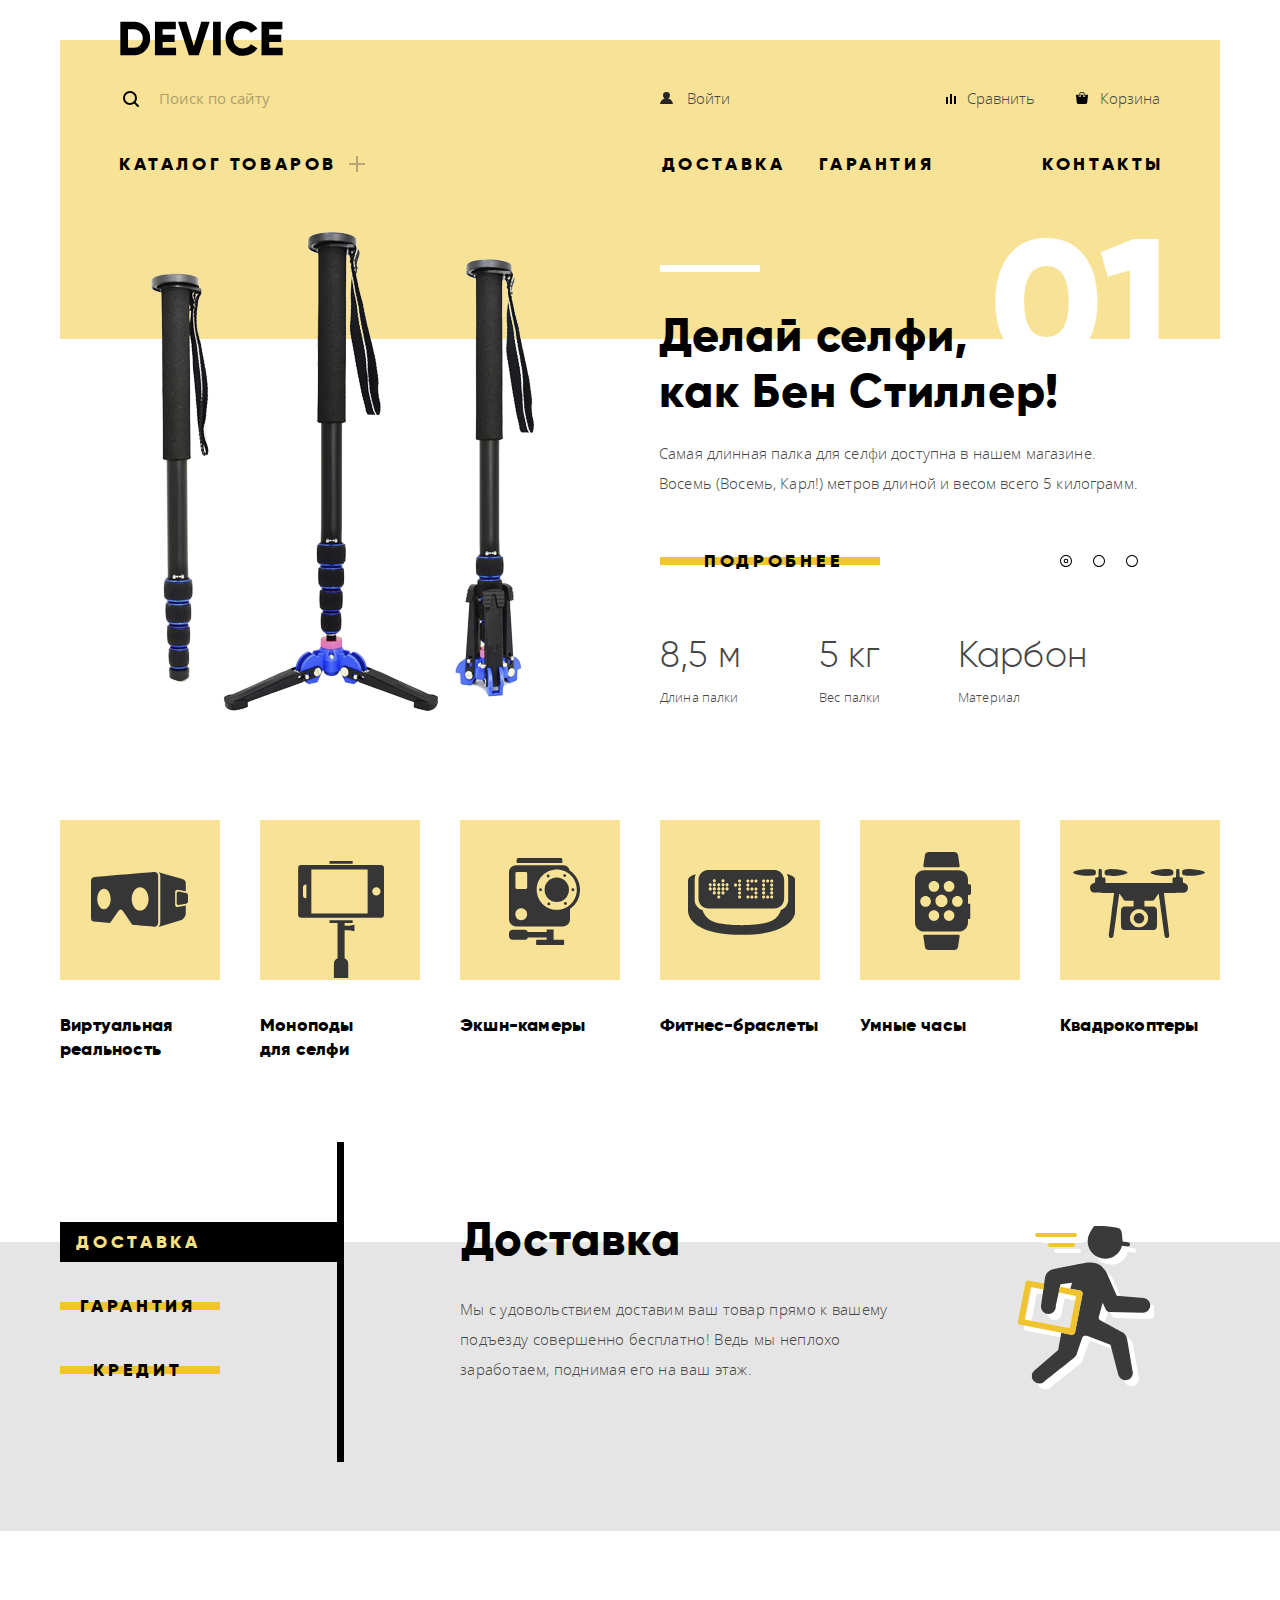
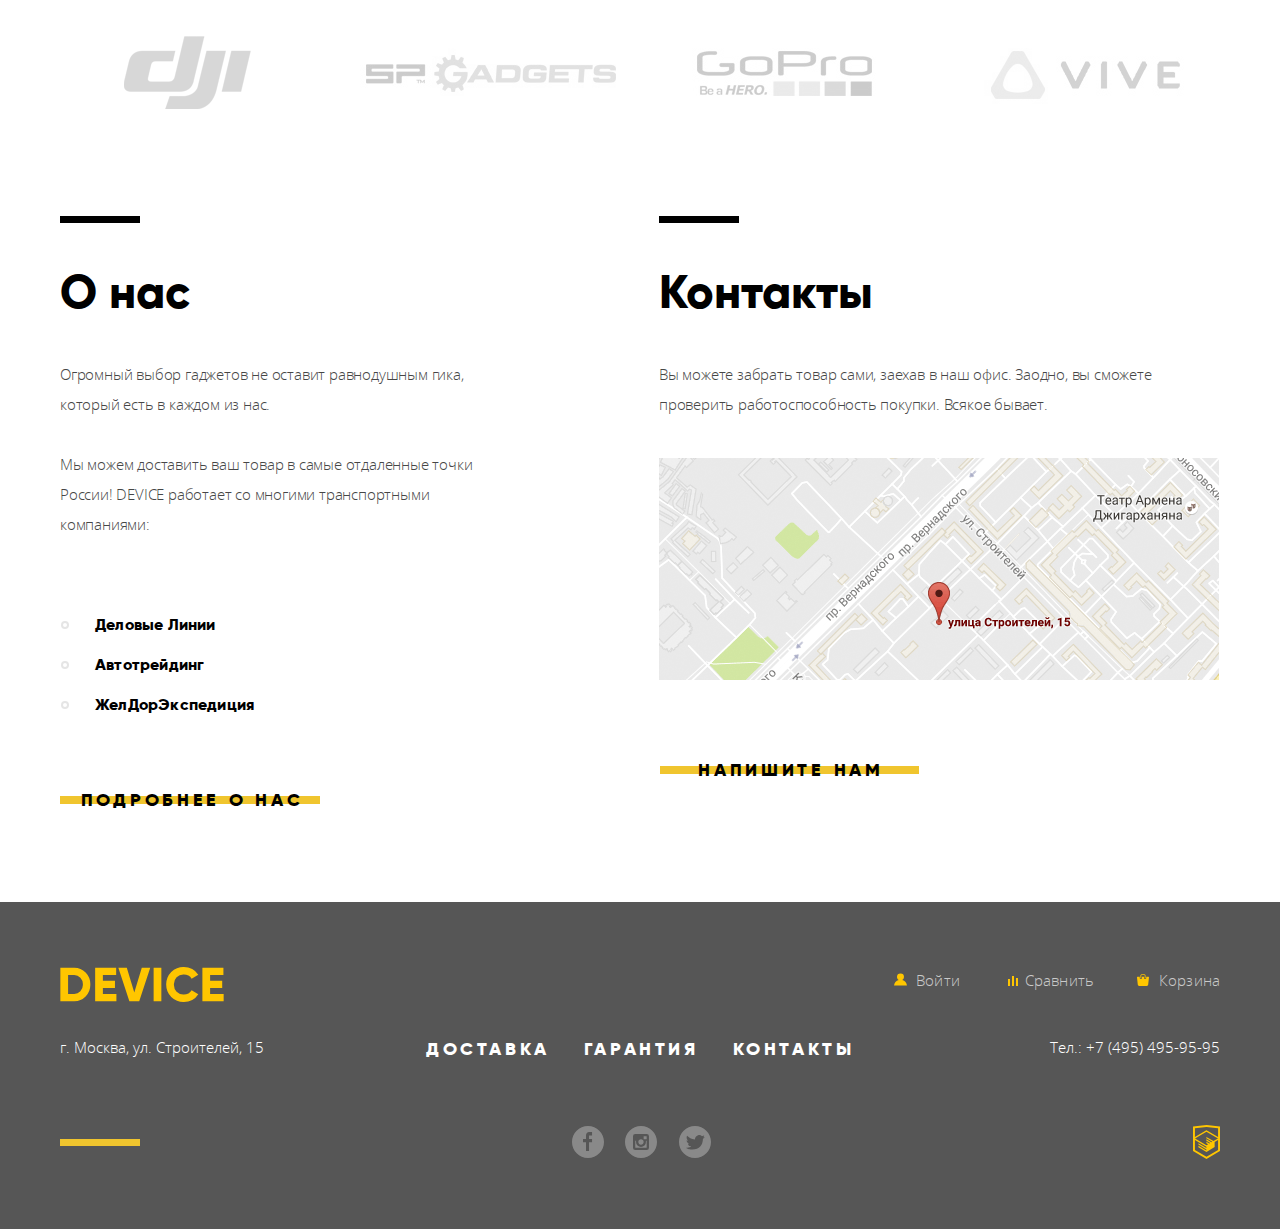
==== index.html @ 8bf6002f "Внес правки" ====
<!DOCTYPE html>
<html lang="ru">
  <head>
    <meta charset="utf-8">
    <title>HTML Academy: Девайс</title>
    <link rel="stylesheet" href="css/normalize.css">
    <link rel="stylesheet" href="css/style.css">
  </head>
  <body>
    <header class="wrapper">
      <div class="container">
        <div class="main-header-wrapper">
          <a class="logo">
            <img src="img/logo.svg" width="163" height="35" alt="Логотип магазина Device">
          </a>
          <div class="search-user-wrapper">
            <form class="search" action="https://echo.htmlacademy.ru" method="get" >
              <label class="visually-hidden" for="header-search" >Поиск</label>
              <input class="search-form" type="search" name="search-form" placeholder="Поиск по сайту" id="header-search">
              <button class="search-button" type="submit">Найти</button>
            </form>
            <ul class="user-block list">
              <li class="login-logout">
                <a href="">Войти</a>
              </li>
              <li class="user-compare">
                <a href="">Сравнить</a>
              </li>
              <li class="cart">
                <a href="">Корзина</a>
              </li>
            </ul>
          </div>
          <nav class="main-navigation">
            <ul class="header-navigation list">
              <li class="header-catalog">
                <a href="catalog.html">Каталог товаров</a>
                <ul class="add-navigation list">
                  <li>
                    <a href="">Виртуальная реальность</a>
                  </li>
                  <li>
                    <a href="">Фитнес-браслеты</a>
                  </li>
                  <li>
                    <a href="">Квадрокоптеры</a>
                  </li>
                  <li>
                    <a href="">Моноподы для селфи</a>
                  </li>
                  <li>
                    <a href="">Умные часы</a>
                  </li>
                  <li>
                    <a href="">Экшн-камеры</a>
                  </li>
                </ul>
              </li>
              <li>
                <a href="">Доставка</a>
              </li>
              <li>
                <a href="">Гарантия</a>
              </li>
              <li>
                <a href="">Контакты</a>
              </li>
            </ul>
          </nav>
        </div>
      </div>
    </header>
    <main class="main-wrapper">
      <h1 class="visually-hidden">Магазин Device</h1>
      <section class="wrapper">
        <div class="slider container">
          <h2 class="visually-hidden">Популярное</h2>
          <ul class="slider-list list">
            <li class="slide-1 slides">
              <img src="img/slider-1.png" width="384" height="486" alt="Фото селфи палки">
              <div class="slider-content">
                <p class="slider-title">
                  Делай селфи,<br>
                  как Бен Стиллер!
                </p>
                <p class="slider-text">
                  Самая длинная палка для селфи доступна в нашем магазине.
                  Восемь (Восемь, Карл!) метров длиной и весом всего 5 килограмм.
                </p>
                <a class="slider-button button" href="">Подробнее</a>
                <table class="slider-table">
                  <tr>
                    <td>8,5 м</td>
                    <td class="table-middle">5 кг</td>
                    <td>Карбон</td>
                  </tr>
                  <tr class="table-bottom">
                    <td>Длина палки</td>
                    <td>Вес палки</td>
                    <td>Материал</td>
                  </tr>
                </table>
              </div>
            </li>
            <li class="slide-2 slides slide-hidden">
              <img src="img/slider-2.png" width="345" height="485" alt="Фото селфи палки">
              <div class="slider-content">
                <p class="slider-title">
                    Худеем<br>
                    правильно!
                </p>
                <p class="slider-text">
                  Мотивирующие фитнес-браслеты помогут найти в себе силы
                  не пропускать занятия и соблюдать диету.
                </p>
                <a class="slider-button button" href="">Подробнее</a>
                <table class="slider-table">
                  <tr>
                    <td>48 часов</td>
                  </tr>
                  <tr class="table-bottom">
                    <td>Без подзарядки</td>
                  </tr>
                </table>
              </div>
            </li>
            <li class="slide-3 slides slide-hidden">
              <img src="img/slider-3.png" width="526" height="334" alt="Квадрокоптер">
              <div class="slider-content">
                <p class="slider-title">
                  Порхает как бабочка,<br>
                  жалит как пчела!
                </p>
                <p class="slider-text">
                  Этот обычный, на первый взгляд, квадрокоптер оснащен
                  мощным лазером, замаскированным под стандартную камеру.
                </p>
                <a class="slider-button button" href="">Подробнее</a>
                <table class="slider-table">
                  <tr>
                    <td>800 м</td>
                    <td>50 м</td>
                  </tr>
                  <tr class="table-bottom">
                    <td>Дальность полета</td >
                    <td>Радиус поражения</td>
                  </tr>
                </table>
              </div>
            </li>
          </ul>
          <div class="slider-radio">
              <input class="radio-1 visually-hidden" type="radio" name="slider" value="slider-1" id="btn-1" checked>
              <input class="radio-2 visually-hidden" type="radio" name="slider" value="slider-2" id="btn-2">
              <input class="radio-3 visually-hidden" type="radio" name="slider" value="slider-3" id="btn-3">
              <div class="slider-controls">
                <label for="btn-1"></label>
                <label for="btn-2"></label>
                <label for="btn-3"></label>
              </div>
          </div>
        </div>
       </section>
      <section class="wrapper">
        <div class="container">
          <h2 class="visually-hidden">Каталог</h2>
          <ul class="directory-list list">
            <li>
              <a class="virtual-reality popular" href="">Виртуальная реальность</a>
            </li>
            <li class="directory-small">
              <a class="selfi-monopods popular" href="">
                <span class="directory-text">Моноподы для селфи</span></a>
            </li>
            <li>
              <a class="action-cameras popular" href="">Экшн-камеры</a>
            </li>
            <li>
              <a class="fitness-bracelets popular" href="">Фитнес-браслеты</a>
            </li>
            <li>
              <a class="smartwatch popular" href="">Умные часы</a>
            </li>
            <li>
               <a class="quadcopter popular" href="">Квадрокоптеры</a>
            </li>
          </ul>
        </div>
      </section>
      <div class="service-wpapper wrapper">
        <div class="container">
          <section class="service">
            <h2 class="visually-hidden">Услуги</h2>
            <ul class="service-buttons list">
              <li>
                <button class="button checked" type="button">Доставка</button>
              </li>
              <li>
                <button class="button" type="button">Гарантия</button>
              </li>
              <li>
                <button class="button" type="button">Кредит</button>
              </li>
            </ul>
            <ul class="service-popup list">
              <li class="service-delivery checked">
                <div class="service-content">
                  <h3>Доставка</h3>
                  <p >Мы с удовольствием доставим ваш товар прямо к вашему подъезду совершенно бесплатно! Ведь мы неплохо заработаем, поднимая его на ваш этаж.</p>
                </div>
                <img src="img/delivery.svg" width="136" height="164" alt="Доставка">
              </li>
              <li class="service-warranty">
                <div class="service-content">
                  <h3>Гарантия</h3>
                  <p>Если из-за возгорания купленного у нас товара у вас сгорит дом — не переживайте, мы выдадим вам новый.</p>
                  <p>Товар, не дом, конечно же.</p>
                </div>
                <img src="img/warranty.svg" width="171" height="194" alt="Гарантия">
              </li>
              <li class="service-credit">
                <div class="service-content">
                  <h3>Кредит</h3>
                  <p>Залезть в долговую яму стало проще! Кредитные консультанты подберут для вас наиболее выгодные условия кредита. Выгодные для нашего банка, разумеется.</p>
                </div>
                <img src="img/credit.svg" width="156" height="186" alt="Кредит">
              </li>
            </ul>
          </section>
        </div>
      </div>
      <section class="wrapper">
        <div class="partners container">
          <h2 class="visually-hidden">Наши пaртнеры</h2>
          <ul class="partners-list list">
            <li>
              <a class="logo-1" href="">
                <img src="img/logo-1-grey.png" width="260" height="100" alt="DJI">
              </a>
            </li>
            <li>
              <a class="logo-2" href="">
                <img src="img/logo-2-grey.png" width="260" height="100" alt="SP Gadgets">
              </a>
            </li>
            <li>
              <a class="logo-3" href="">
                <img src="img/logo-3-grey.png" width="260" height="100" alt="GoPro">
              </a>
            </li>
            <li>
              <a class="logo-4" href="">
                <img src="img/logo-4-grey.png" width="260" height="100" alt="Vive">
              </a>
            </li>
          </ul>
        </div>
      </section>
      <div class="wrapper">
        <div class="container">
          <div class="about-contacts-wrapper">
            <section class="about-us">
              <h2>О нас</h2>
              <p>Огромный выбор гаджетов не оставит равнодушным гика, который есть в каждом из нас.</p>
              <p>Мы можем доставить ваш товар в самые отдаленные точки России! DEVICE работает со многими транспортными компаниями:</p>
              <ul class="about-us-list list">
                <li>Деловые Линии</li>
                <li>Автотрейдинг</li>
                <li>ЖелДорЭкспедиция</li>
              </ul>
              <a class="button" href="">Подробнее о нас</a>
            </section>
            <section class="contacts">
              <h2>Контакты</h2>
              <p>Вы можете забрать товар сами, заехав в наш офис. Заодно, вы сможете проверить работоспособность покупки. Всякое бывает.</p>
              <a class="contacts-map" href="">
                <img src="img/map.png" width="560" height="222" alt="Офис компании по адресу ул. Строителей 15, г. Москва">
              </a>
              <a class="button" href="">Напишите нам</a>
            </section>
          </div>
        </div>
      </div>
    </main>
    <footer class="footer">
      <div class="footer-wrapper">
        <div class="footer-top">
          <a class="logo" href="" aria-label="Логотип магазина Device">
            <svg xmlns="http://www.w3.org/2000/svg" width="164" height="35" viewBox="0 0 164 35">
              <path d="m0.35 0.7v33.6h13.532a15.723 15.723 0 0 0 11.72-4.824 16.464 16.464 0 0 0 4.712-11.976 16.465 16.465 0 0 0-4.712-11.976 15.723 15.723 0 0 0-11.72-4.824zm7.733 26.208v-18.819h5.8a8.648 8.648 0 0 1 6.5 2.568 9.412 9.412 0 0 1 2.489 6.84 9.41 9.41 0 0 1-2.489 6.84 8.646 8.646 0 0 1-6.5 2.568h-5.8zm34.8-5.952h12.082v-7.3h-12.086v-5.567h13.291v-7.389h-21.024v33.6h21.265v-7.392h-13.532v-5.952zm36.343 13.344 11.019-33.6h-8.458l-7.491 24.72-7.491-24.72h-8.457l11.019 33.6zm14.4 0h7.733v-33.6h-7.733zm38.615-1.416a15.514 15.514 0 0 0 6.041-5.688l-6.67-3.84a7.488 7.488 0 0 1-3.165 3.024 9.874 9.874 0 0 1-4.664 1.1 9.594 9.594 0 0 1-7.177-2.736 9.907 9.907 0 0 1-2.682-7.248 9.908 9.908 0 0 1 2.682-7.248 9.594 9.594 0 0 1 7.177-2.736 9.914 9.914 0 0 1 4.64 1.08 7.6 7.6 0 0 1 3.189 3.048l6.67-3.84a15.881 15.881 0 0 0-6.09-5.688 17.419 17.419 0 0 0-8.409-2.088 17.12 17.12 0 0 0-17.592 17.472 17.12 17.12 0 0 0 17.589 17.476 17.519 17.519 0 0 0 8.458-2.088zm17.881-11.928h12.082v-7.3h-12.085v-5.567h13.29v-7.389h-21.022v33.6h21.264v-7.392h-13.532v-5.952z"/>
            </svg>
          </a>
          <ul class="footer-user-block list">
            <li class="login-logout">
              <a class="user-link" href="">
                <svg xmlns="http://www.w3.org/2000/svg" width="13" height="13" viewBox="0 0 13 12"><path d="M.032 12h12.937c-.163-2.643-2.074-4.837-4.671-5.543a3.47 3.47 0 0 0 1.687-2.972 3.485 3.485 0 0 0-6.97 0c0 1.264.68 2.361 1.688 2.972C2.106 7.163.194 9.357.032 12z"/>
                </svg>
                Войти
              </a>
            </li>
            <li class="footer-compare">
              <a class="user-link" href="">
                <svg xmlns="http://www.w3.org/2000/svg" width="12" height="12"><path d="M8 2h1.984v8H8zM0 3h1.984v7H0zM4 0h2v10H4z"/>
                </svg>
                Сравнить
              </a>
            </li>
            <li class="footer-cart">
              <a class="user-link" href="">
                <svg xmlns="http://www.w3.org/2000/svg" width="12" height="12" viewBox="0 0 12 12"><path d="M11.864 3.017a.429.429 0 0 0-.327-.154H9.225V4.09c0 .563-.484 1.022-1.08 1.022-.594 0-1.078-.458-1.078-1.022V2.863H4.909V4.09c0 .563-.485 1.022-1.08 1.022-.595 0-1.078-.458-1.078-1.022V2.863H.438a.43.43 0 0 0-.327.154.472.472 0 0 0-.108.358l.776 7.134c.015.806.642 1.455 1.411 1.455h7.595c.77 0 1.396-.649 1.411-1.455l.776-7.134a.476.476 0 0 0-.108-.358z"/><path d="M3.829 4.499c.239 0 .433-.184.433-.409V1.84c0-.632.672-1.022 1.295-1.022h1.079c.655 0 1.078.401 1.078 1.022v2.25c0 .225.194.409.431.409.239 0 .433-.184.433-.409V1.84C8.577.773 7.761 0 6.636 0H5.557c-1.19 0-2.159.826-2.159 1.84v2.25c0 .225.194.409.431.409z"/>
                </svg>
                Корзина
              </a>
            </li>
          </ul>
        </div>
        <div class="footer-middle">
          <p class="footer-address">г. Москва, ул. Строителей, 15</p>
          <ul class="footer-navigation list">
            <li>
              <a href="">Доставка</a>
            </li>
            <li>
              <a href="">Гарантия</a>
            </li>
            <li>
              <a href="">Контакты</a>
            </li>
          </ul>
          <a class="footer-phone" href="tel:+74954959595">Тел.: +7 (495) 495-95-95</a>
        </div>
        <div class="footer-bottom">
          <div class="style-block"></div>
          <ul class="footer-social list">
            <li>
              <a class="facebook-link" href="fb.com"><span class="visually-hidden">Фейсбук</span></a>
            </li>
            <li>
              <a class="instagram-link" href="instagram.com"><span class="visually-hidden">Инстаграм</span></a>
            </li>
            <li>
              <a class="twitter-link" href="twitter.com"><span class="visually-hidden">Твиттер</span></a>
            </li>
          </ul>
          <a class="htmlacademy-logo" href="https://htmlacademy.ru/intensive/htmlcss">
            <span class="visually-hidden">HTML Academy</span>
          </a>
        </div>
        </div>
    </footer>
    <section class="write-us-popup popup">
        <h2 class="visually-hidden">Напишите нам</h2>
        <div>
          <form class="write-us-form" action="https://echo.htmlacademy.ru" method="post">
            <p>
              <label for="write-us-name">Ваше имя:</label>
              <input type="text" name="login" placeholder="Имя Фамилия" id="write-us-name">
            </p>
            <p>
              <label for="write-us-email">Ваш e-mail:</label>
              <input type="email" name="e-mail" placeholder="email@example.com" id="write-us-email">
            </p>
            <p class="write-us-text">
              <label for="write-us-text">Текст письма:</label>
              <textarea name="textarea" placeholder="В свободной форме" id="write-us-text"></textarea>
            </p>
            <button class="button" type="submit">Отправить</button>
          </form>
        </div>
        <button class="button-close" type="button">
          <span class="visually-hidden">Закрыть</span>
        </button>
    </section>
    <section class="map-popup popup">
      <h2 class="visually-hidden">Карта проезда</h2>
      <img src="img/map-big.png" width="960" height="559" alt="Офис компании по адресу ул. Строителей 15, г. Москва">
      <button class="button-close" type="button">
        <span class="visually-hidden">Закрыть</span>
      </button>
    </section>
  </body>
</html>
---- css/style.css ----
/* Шрифты */

@font-face {
  font-family: "Open Sans";
  src: url("../fonts/opensans.woff2") format("woff2"),
  url("../fonts/opensans.woff") format("woff");
  font-weight: 400;
  font-style: normal;
}

@font-face {
  font-family: "Open Sans";
  src: url("../fonts/opensanslight.woff2") format("woff2"),
  url("../fonts/opensanslight.woff") format("woff");
  font-weight: 300;
  font-style: normal;
}

@font-face {
  font-family: "Gilroy";
  src: url("../fonts/gilroyextrabold.woff2") format("woff2"),
  url("../fonts/gilroyextrabold.woff") format("woff");
  font-weight: 800;
  font-style: normal;
}

@font-face {
  font-family: "Gilroy";
  src: url("../fonts/gilroylight.woff2") format("woff2"),
  url("../fonts/gilroylight.woff") format("woff");
  font-weight: 300;
  font-style: normal;
}

/* Глобальные стили */

body {
  margin: 0;
  padding: 0;

  font-family: "Open Sans", Arial, sans-serif;
  font-size: 15px;
  line-height: 30px;
  font-weight: 300;
  letter-spacing: 0.14px;
  color: #464646;

  background-color: #ffffff;
}

a {
  text-decoration: none;
}

.button {
  display: block;
  width: 136px;
  padding-top: 8px;
  padding-bottom: 8px;
  margin: 0;

  font-family: "Gilroy", Arial, sans-serif;
  font-weight: 800;
  font-size: 18px;
  letter-spacing: 3.7px;
  line-height: 24px;
  text-align: center;
  text-transform: uppercase;
  color: #000000;

  background-image: linear-gradient(to bottom, transparent 16px, #f0c52e 16px, #f0c52e 24px, transparent 24px);
  background-color: transparent;

  border: none;
  cursor: pointer;
  outline: 0;
}

.button:hover,
.button:focus {
  background-image: none;
  background-color: #f0c52e;
}

.button:active {
  color: rgba(0, 0, 0, 0.3);
}

.visually-hidden:not(:focus):not(:active),
input[type="checkbox"].visually-hidden,
input[type="radio"].visually-hidden {
  position: absolute;

  width: 1px;
  height: 1px;
  margin: -1px;
  border: 0;
  padding: 0;

  white-space: nowrap;

  clip-path: inset(100%);
  clip: rect(0 0 0 0);
  overflow: hidden;
}

.list {
  padding: 0;

  list-style: none;
}

/* Хедер */

.wrapper {
  display: flex;
  justify-content: center;
}

.container {
  padding-left: 20px;
  padding-right: 20px;
}

.main-header-wrapper {
  display: flex;
  flex-direction: column;
  width: 1046px;
  padding-top: 21px;
  padding-left: 59px;
  padding-right: 55px;
  padding-bottom: 32px;

  background-image: linear-gradient(to bottom, #ffffff 40px, #f7e296 40px);
}

.main-header a:hover,
.main-header a:focus {
  color: rgba(0, 0, 0, 0.6);
}

.main-header a:active {
  color: rgba(0, 0, 0, 0.3);
}

/* Логотип в хедере */

.main-header-wrapper .logo {
  margin-right: auto;
  padding-left: 1px;
}

.logo:hover,
.logo:focus {
  opacity: 0.6;
  outline: 0;
}

.logo:active {
  opacity: 0.3;
}

/* Форма поиска */

.search-user-wrapper {
  display: flex;
  justify-content: space-between;
  align-items: baseline;
}

.search-form {
  padding-left: 40px;

  background-color: transparent;
  border: none;
  outline: 0;
}

.search {
  position: relative;

  display: flex;
}

.search::before {
  position: absolute;
  content: "";
  top: 15px;
  left: 4px;

  width: 16px;
  height: 16px;

  background-color: transparent;
  background-image: url("../img/search.svg");
}

.search-form {
  width: 260px;
  padding-top: 14px;
  padding-bottom: 14px;

  border-bottom: 2px solid transparent;
}

.search-form:focus {
  border-bottom: 2px solid #000000;
}

.search-form:focus ~ .search-button {
  display: block;
}

.search-form::-webkit-input-placeholder {
  color: #000000;

  opacity: 0.3;
}

.search-form:-ms-input-placeholder {
  color: #000000;

  opacity: 0.3;
}

.search-form::-moz-placeholder {
  color: #000000;

  opacity: 0.3;
}

.search-form:-moz-placeholder {
  color: #000000;

  opacity: 0.3;
}

.search-form:hover::-webkit-input-placeholder {
  color: #000000;

  opacity: 0.6;
}

.search-form:hover:-ms-input-placeholder {
  color: #000000;

  opacity: 0.6;
}

.search-form:hover::-moz-placeholder {
  color: #000000;

  opacity: 0.6;
}

.search-form:hover:-moz-placeholder {
  color: #000000;

  opacity: 0.6;
}

.search-form:focus::-webkit-input-placeholder {
  color: #000000;

  opacity: 1;
}

.search-form:focus:-ms-input-placeholder {
  color: #000000;

  opacity: 1;
}

.search-form:focus::-moz-placeholder {
  color: #000000;

  opacity: 1;
}

.search-form:focus:-moz-placeholder {
  color: #000000;

  opacity: 1;
}

.search-button {
  display: none;
  width: 85px;

  background-color: transparent;
  border: 2px solid #000000;
  outline: none;
}

.search-form:focus ~ .search-button {
  display: block;
}

.search-button:focus,
.search-button:hover {
  color: #ffffff;

  background-color: #000000;
  outline: none;
}

.search-button:active {
  display: block;

  color: rgba(255, 255, 255, 0.3);

  background-color: #000000;
}

/* Навигация */

.main-navigation {
  position: relative;

  display: flex;
  flex-wrap: wrap;
}

.main-navigation a {
  font-family: "Gilroy", Arial, sans-serif;
  font-weight: 800;
  font-size: 18px;
  letter-spacing: 3.6px;
  line-height: 24px;
  text-transform: uppercase;
  color: #000000;
  outline: 0;
}

.main-navigation a:hover,
.main-navigation a:focus {
  color: rgba(0, 0, 0, 0.6);
}

.main-navigation a:active {
  color: rgba(0, 0, 0, 0.3);
}

.header-navigation {
  display: flex;
  flex-wrap: wrap;
  width: 100%;
  margin-top: 18px;
  padding: 0;
}

.header-navigation > li:not(:first-child) {
  margin-right: 34px;
}

.header-navigation > li:last-child {
  margin-left: 74px;
  margin-right: 1px;
}

.header-catalog {
  margin-right: auto;
}

.header-catalog > a {
  position: relative;

  padding-right: 28px;
}

.header-catalog > a::after {
  position: absolute;
  content: "";
  bottom: 3px;
  right: 0;

  width: 16px;
  height: 16px;

  background-image: url("../img/plus.svg");
  background-repeat: no-repeat;
  opacity: 0.3;
}

.header-catalog:hover .add-navigation,
.header-catalog:focus .add-navigation {
  display: flex;
}

.add-navigation {
  position: absolute;
  z-index: 10;
  top: 48px;
  left: -59px;

  display: none;
  align-content: flex-start;
  flex-wrap: wrap;
  width: 652px;
  padding-top: 18px;
  padding-left: 58px;
  padding-right: 450px;
  padding-bottom: 34px;

  background-color: #f7e296;
}

.add-navigation li {
  min-width: 200px;
}

.add-navigation li:nth-child(1),
.add-navigation li:nth-child(4),
.add-navigation li:nth-child(6) {
  min-width: 239px;
}

.add-navigation li:nth-child(5) {
  width: 60%;
}

.add-navigation a {
  padding-top: 5px;
  padding-bottom: 5px;
  padding-left: 2px;

  font-family: "Open Sans", Arial, sans-serif;
  font-size: 15px;
  font-weight: 300;
  line-height: 36px;
  letter-spacing: 0.1px;
  color: #464646;
  text-transform: none;

  outline: 0;
}

.user-block {
  position: relative;
  display: flex;
  flex-wrap: wrap;
  width: 499px;
  padding-right: 5px;
}

.user-block li {
  margin-left: 39px;

  text-align: right;
}

.user-block a {
  position: relative;

  padding-left: 26px;

  font-weight: 300;
  letter-spacing: normal;
  color: #464646;
  text-transform: none;

  outline: 0;
}

.user-block .login-logout a::before {
  position: absolute;
  content: "";
  top: 4px;
  left: -1px;

  width: 16px;
  height: 16px;

  background-image: url("../img/user.svg");
  background-repeat: no-repeat;
}

.catalog-user .login-logout a::before {
  display: none;
}

.user-block a:hover::before,
.user-block a:focus::before {
  opacity: 0.6;
}

.user-block a:focus:active {
  opacity: 0.3;
}

.user-compare a::before {
  position: absolute;
  content: "";
  top: 6px;
  left: 5px;

  width: 16px;
  height: 16px;

  background-image: url("../img/compare.svg");
  background-repeat: no-repeat;
}

.cart a::before {
  position: absolute;
  content: "";
  top: 4px;
  left: 2px;

  width: 16px;
  height: 16px;

  background-image: url("../img/cart.svg");
  background-repeat: no-repeat;
}

.user-block .login-logout {
  min-width: 0;
  margin-left: 0;
  margin-right: auto;
}

.user-block .user-name {
  padding-right: 6px;
  margin: 0;
}

.login-logout .visit {
  color: rgba(0, 0, 0, 0.3);
}

.user-block .user-name a::before {
  position: absolute;
  content: "";
  top: 4px;
  left: 0;

  width: 16px;
  height: 16px;

  background-image: url("../img/user.svg");
  background-repeat: no-repeat;
}

.user-block a {
  line-height: 36px;
}

/* Слайдер */

.slider {
  position: relative;

  min-height: 579px;
}

.slider-list {
  position: relative;

  display: flex;
  width: 1080px;
  padding-top: 2px;
  padding-left: 30px;
  padding-right: 50px;
  margin: 0;

  background-image: linear-gradient(to bottom, #f7e296 113px, #ffffff 113px);
  overflow: hidden;
}

.slides {
  position: relative;

  display: flex;
  margin-right: 50px;
}

.slide-hidden {
  display: none;
}

.slide-1 img {
  padding-left: 60px;
  padding-right: 125px;
}

.slide-2 img {
  padding-top: 12px;
  padding-left: 86px;
  padding-right: 137px;
}

.slide-3 img {
  padding-top: 66px;
  padding-right: 42px;
}

.slider-content {
  position: relative;

  width: 510px;
  padding-top: 79px;
}

.slider-content::before {
  position: absolute;
  content: "";
  top: 37px;
  left: 1px;

  width: 100px;
  height: 7px;

  background-color: #ffffff;
}

.slider-list .slider-content::after {
  position: absolute;
  content: "01";
  top: 60px;
  right: -2px;

  font-family: "Gilroy", Arial, sans-serif;
  font-weight: 800;
  font-size: 179.2px;
  color: #ffffff;
}

.slide-2 .slider-content::after {
  content: "02";
}

.slide-3 .slider-content::after {
  content: "03";
}

.slider-title {
  position: relative;
  z-index: 5;

  margin: 0;

  font-family: "Gilroy", Arial, sans-serif;
  font-weight: 800;
  font-size: 47px;
  line-height: 56px;
  letter-spacing: 0.75px;
  color: #000000;
}

.slider-text {
  padding-top: 4px;
  padding-right: 50px;
  padding-bottom: 28px;
}

.slide-1 .slider-text {
  padding-right: 30px;
}

.slider .button {
  margin-left: 1px;
  padding-left: 44px;
  padding-right: 40px;;
}

.slider-radio {
  position: absolute;

  top: 321px;
  right: 85px;
}

.slider-radio input {
}

.slider-controls label {
  display: inline-block;
  width: 13px;
  height: 13px;
  margin-right: 16px;

  text-align: center;

  background-size: 12px;
  background-image: url("../img/slider-button-empty.svg");
  background-repeat: no-repeat;
  cursor: pointer;
}

.radio-1:checked ~ .slider-controls label[for="btn-1"],
.radio-2:checked ~ .slider-controls label[for="btn-2"],
.radio-3:checked ~ .slider-controls label[for="btn-3"] {
  background-image: url("../img/slider-button.svg");
}

.slider-table {
  text-align: left;
  border-spacing: 0;

  padding-top: 49px;
}

.slider-table tr:first-child {
  font-family: "Gilroy", Arial, sans-serif;
  font-weight: 300;
  font-size: 36px;
  line-height: 48px;
}

.slider-table .table-bottom {
  font-size: 13px;
  line-height: 32px;
}

.slider-table td {
  width: 157px;
}

.slider-table td:nth-child(2) {
  width: 137px;
}

/* Ссылки на каталог */

.directory-list {
  display: flex;
  flex-wrap: wrap;
  justify-content: space-between;
  width: 1160px;
  padding-bottom: 36px
}

.directory-list .popular {
  position: relative;

  display: block;
  width: 160px;
  padding-top: 193px;

  font-family: "Gilroy", Arial, sans-serif;
  font-weight: 800;
  font-size: 18px;
  line-height: 24px;
  letter-spacing: 0.2px;
  color: #000000;

  outline: 0;
}

.popular {
  background-image: linear-gradient(to bottom, rgba(240, 197, 46, 0.5) 160px, transparent 160px);
}

.popular:before {
  position: absolute;
  content: "";
  top: 0;
  left:0;

  width: 160px;
  height: 160px;

  background-repeat: no-repeat;
}

.directory-small .directory-text {
  display: block;
  padding-right: 40px;
}

.popular:hover,
.popular:focus {
  background-image: linear-gradient(to bottom, #f0c52e 160px, transparent 160px);
}

.popular:active::before {
  opacity: 0.3;
}

.popular:active {
  color: rgba(0, 0, 0, 0.3)
}

.virtual-reality::before {
  background-image: url("../img/popular-1.svg");
  background-position-x: 31px;
  background-position-y: 52px;
}

.selfi-monopods::before {
  background-image: url("../img/popular-2.svg");
  background-position-x: 38px;
  background-position-y: 41px;
}

.action-cameras::before {
  background-image: url("../img/popular-3.svg");
  background-position-x: 49px;
  background-position-y: 38px;
}

.fitness-bracelets::before {
  background-image: url("../img/popular-4.svg");
  background-position-x: 28px;
  background-position-y: 50px;
}

.smartwatch::before {
  background-image: url("../img/popular-5.svg");
  background-position-x: 55px;
  background-position-y: 32px;
}

.quadcopter::before {
  background-image: url("../img/popular-6.svg");
  background-position-x: 13px;
  background-position-y: 49px;
}

/* Блок услуг */

.service-wpapper {
  margin-bottom: 78px;

  background-image: linear-gradient(to bottom, transparent 130px, #e5e5e5 130px);
}

.service {
  display: flex;
  justify-content: flex-start;
  width: 1160px;
  min-height: 350px;
  padding-top: 15px;
  padding-bottom: 54px;
}

.service-buttons {
  width: 277px;
  padding-top: 95px;
  margin: 0;
}

.button-wrapper {
  padding-bottom: 24px;
}

.service-buttons li {
  display: block;
  margin-bottom: 24px;
}

.service-buttons .button {
  width: 160px;
  padding-left: 2px;
}


.service-buttons .button:hover,
.service-buttons .button:focus {
  width: 160px;
  padding-right: 6px;

  color: #000000;

  background-image: linear-gradient(to bottom, #f0c52e 0%, #f0c52e 100%);
  background-color: transparent;
}


.service-buttons .checked,
.service-buttons .button:active {
  width: 100%;
  padding-right: 122px;

  color: #f7e184;

  background-image: none;
  background-color: #000000;
}

.service-popup {
  min-height: 246px;
  padding-top: 61px;
  padding-left: 116px;

  border-left: 7px solid #000000;
}

.service-popup li{
display: none;
justify-content: space-between;

width: 714px;
}

.service-popup .checked {
  display: flex
}

.service-content {
  width: 460px;
  padding-top: 12px;
}

.service-popup h3 {
  margin: 0;
  padding-bottom: 31px;

  font-family: "Gilroy", Arial, sans-serif;
  font-weight: 800;
  font-size: 47px;
  line-height: 48px;
  letter-spacing: 1px;
  text-indent: 1px;
  color: #000000;
}

.service-content p {
  margin:0;

  letter-spacing: 0.3px;
}

.service-delivery img {
  padding-top: 23px;
  padding-right:20px;
}

.service-credit img {
  padding-right:24px;
}
/* Логотипы партнеров */

.partners {
  width: 1160px;
  margin-bottom: 77px;
}

.partners-list {
  display: flex;
  justify-content: space-between;
}

.partners a {
  position: relative;

  display: block;
  width: 260px;
  height: 100px;
}

.partners img {
  opacity: 0.2
}

.partners a::after {
  position: absolute;
  content: "";
  top: 0;
  left: 0;

  display: none;
  width: 260px;
  height: 100px;

  background-repeat: no-repeat;
}

.logo-1:hover::after,
.logo-1:focus::after {
  display: block;

  background-image: url("../img/logo-1.png");
}

.logo-2:hover::after,
.logo-2:focus::after {
  display: block;

  background-image: url("../img/logo-2.png");
}

.logo-3:hover::after,
.logo-3:focus::after {
  display: block;

  background-image: url("../img/logo-3.png");
}

.logo-4:hover::after,
.logo-4:focus::after {
  display: block;

  background-image: url("../img/logo-4.png");
}

/* О нас и Контакты */

.about-contacts-wrapper {
  display: flex;
  justify-content: space-between;
  align-content: flex-start;
  width: 1160px;
  padding-bottom: 82px;
}

.about-us,
.contacts {
  position: relative;
  width: 460px;
  padding-top: 13px;
}

.about-us::before,
.contacts::before {
  position: absolute;
  content: "";
  top: 0;
  left: 0;

  width: 80px;
  height: 7px;

  background-color: #000000;
}

.contacts {
  width: 561px;
}

.contacts-map {
  display: block;
  margin-top: 24px;
  margin-bottom: 61px;
}

.about-us h2,
.contacts h2 {
  font-family: "Gilroy", Arial, sans-serif;
  font-weight: 800;
  font-size: 47px;
  line-height: 48px;
  letter-spacing: 0;
  color: #000000;

  margin-bottom: 43px;
}

.about-us p,
.contacts p {
  margin-bottom: 30px;
  letter-spacing: -0.2px;
}

.about-us-list {
  padding-top: 36px;
  margin-bottom: 55px;
}

.about-us-list li {
  position: relative;

  padding-left: 35px;

  font-family: "Gilroy", Arial, sans-serif;
  font-weight: 800;
  font-size: 16px;
  line-height: 40px;
  letter-spacing: 0.2px;
  color: #000000;
}

.about-us-list li::before {
  position: absolute;
  content: "";
  top: 16px;
  left: 1px;

  width: 4px;
  height: 4px;

  border: 2px solid #e5e5e5;
  border-radius: 50%;
}

.contacts-map img {
  padding-top: 9px;
}

.about-us .button {
  width: 256px;
  padding-left: 4px
}

.contacts .button {
  width: 256px;
  padding-left: 3px;
  margin-left: 1px;
}

/* Футер */

.footer {
  display: flex;
  justify-content: center;

  color: #ffffff;

  background-color: #565656;
}

.footer-wrapper {
  display: flex;
  flex-direction: column;
  width: 1160px;
  padding-left: 20px;
  padding-right: 20px;
}

.footer a {
  color: inherit;

  outline: 0;
}

/* Футер верхний блок*/


.footer-top {
  display: flex;
  justify-content: space-between;
  margin-top: 48px;
}

.footer-top .logo {
  margin-top: 17px;

  fill: #ffc600;
}

.footer-top .logo:hover,
.footer-top .logo:focus {
  opacity: 0.6;
}

.footer-top .logo:active {
  opacity: 0.3;
}

.footer-user-block {
  display: flex;
  flex-wrap: wrap;
}

.footer-user-block svg {
  position: absolute;
  fill: #FFC600;

  left: -22px;
  top: 3px;
}

.footer-compare svg {
  top: 6px;
  left: -17px;
}

.footer-cart svg {
  top: 4px;
}

.footer-user-block li {
  text-align: right;

  padding-left: 30px;
  margin-left: 35px;
}

.footer-user-block .login-logout {
  padding-left: 20px;
  margin-left: 0;
  margin-right: auto;
}

.footer-user-block a {
  position: relative;
  color: rgba(255, 255, 255, 0.7);
}

.user-link:hover,
.user-link:focus {
  color: #ffffff;
}


.user-link:hover svg,
.user-link:focus svg{
  opacity: 0.6;
}

.user-link:active {
  color: rgba(255, 255, 255, 0.3);
}

.user-link:active svg{
  opacity: 0.3;
}

.footer-user-block .visit {
  color: rgba(255, 255, 255, 0.3);
}

/* Футер средний блок*/

.footer-middle {
  display: flex;
  margin-top: 6px;

  letter-spacing: 0px;
}

.footer-navigation {
  display: flex;
  margin-top: 17px;
  margin-left: 162px;
  margin-right: auto;
}

.footer-navigation li:not(:first-child) {
  margin-left: 34px;
}

.footer-navigation a {
  font-family: "Gilroy", Arial, sans-serif;
  font-weight: 800;
  font-size: 18px;
  line-height: 24px;
  letter-spacing: 3.6px;
  text-transform: uppercase;
  color: #ffffff;
}

.footer-navigation a:hover,
.footer-navigation a:focus {
  opacity: 0.6;
}

.footer-navigation a:active {
  opacity: 0.3;
}

.footer-phone {
  margin-top: 15px;
}

/* Футер нижний блок*/

.footer-bottom {
  display: flex;
  align-items: center;
  margin-top: 32px;
  margin-bottom: 56px;
}

.style-block {
  width: 80px;
  height: 7px;

  background-color: #f0c52e;
}

.footer-social {
  display: flex;
  flex-wrap: wrap;
  justify-content: space-around;
  width: 160px;
  margin-left: auto;
  margin-right: auto;
}

.footer-social a {
  display: block;
  width: 32px;
  height: 32px;

  background-repeat: no-repeat;
  opacity: 0.3;
}

.facebook-link {
  background-image: url("../img/fb.svg");
}

.instagram-link {
  background-image: url("../img/instagram.svg");
}

.twitter-link {
  background-image: url("../img/twitter.svg");
}

.htmlacademy-logo {
  width: 27px;
  height: 35px;
  margin-left: 50px;

  background-image: url("../img/logo-html.svg");
  background-repeat: no-repeat;
}

.footer-social a:hover,
.footer-social a:focus {
  opacity: 0.6;
}

.footer-social a:active {
  opacity: 0.1;
}

.footer-bottom > a:hover,
.footer-bottom > a:focus {
  opacity: 0.6;
}

.footer-bottom > a:active {
  opacity: 0.3;
}

/* PopUp Напишите нам */

.popup {
  position: absolute;
  left: 50%;
  z-index: 30;

  display: none;

  background-color: #ffffff;
  box-shadow: 0 10px 20px rgba(4, 6, 6, 0.2);

  transform: translate(-50%, 0);
}

.map-popup {
  top: 1853px;

  height: 559px;
}

.write-us-popup {
  top: 1057px;

  padding: 75px 100px;
  width: 760px;
  min-height: 403px;
}

.write-us-form {
  font-family: "Gilroy", Arial, sans-serif;
  font-weight: 800;
  font-size: 18px;
  line-height: 24px;
  color: #000000;
}

.write-us-form input:invalid {
  background-color: #edb5b5;
  opacity: 0.5;
}

.write-us-form p:not(.write-us-text) {
  display: inline-block;
  width: 360px;

  vertical-align: bottom;
}

.write-us-form p:first-child {
  margin-right: 34px;
}

.write-us-text {
  width: 756px;
  margin: 0;
}

.write-us-text label {
  padding-top: 16px;

  text-indent: 1px;
}

.write-us-text textarea {
  resize: none;
  overflow: auto;
}

.write-us-form input {
  width: 100%;
  min-height: 46px;

  text-decoration: none;
}

.write-us-form label {
  display: block;
  padding-bottom: 8px;
}

.write-us-form input,
.write-us-form textarea {
  font-size: 14px;
  line-height: 18px;
  text-indent: 20px;

  background-color: #f2f2f2;
  border: none;
  outline: 0;
}

.write-us-text textarea {
  width: 100%;
  min-height: 150px;
  line-height: 50px;
}

.write-us-form input::-webkit-input-placeholder,
.write-us-form textarea::-webkit-input-placeholder {
  text-indent: 20px;

  opacity: 0.4;
}

.write-us-form input:-ms-input-placeholder,
.write-us-form textarea:-ms-input-placeholder {
  opacity: 0.4;
}

.write-us-form input::-moz-placeholder,
.write-us-form textarea::-moz-placeholder {
  opacity: 0.4;
}

.write-us-form input:-moz-placeholder,
.write-us-form textarea:-moz-placeholder {
  opacity: 0.4;
}

.write-us-form input:hover,
.write-us-form textarea:hover {
  background-color: #eaeaea;
}

.write-us-form input:focus,
.write-us-form textarea:focus {
  background-color: transparent;
  outline: 2px solid #f7e296;
}

.write-us-form input:invalid {
  background-color: rgba(237, 181, 181, 0.5)
}

.write-us-form button {
  width: 200px;
  margin-top: 36px;
}

.form-submission a:hover,
.form-submission a:focus {
  background-color: #f0c52e;
}

.form-submission a:active {
  color: rgba(0, 0, 0, 0.3);
}

.button-close {
  position: absolute;
  top: 22px;
  right: 22px;

  width: 55px;
  height: 55px;

  background-color: #f0c52e;
  border: 0;
  border-radius: 50%;
  cursor: pointer;
  opacity: 0.5;
  outline: none;
}

.button-close::before,
.button-close::after {
  position: absolute;
  content: "";
  top: 26px;
  right: 13px;

  width: 29px;
  height: 2px;

  background-color: #ffffff;
}

.button-close::before {
  transform: rotate(45deg);
}

.button-close::after {
  transform: rotate(-45deg);
}

.button-close:hover {
  opacity: 1;
}

.button-close:active {
  opacity: 0.3;
}

/* catalog.html */

.breadcrumbs-container {
  display: flex;
  flex-direction: column;
  align-items: center;
  width: 100%;
  margin-top: 35px;
  margin-bottom: 32px;
}

.breadcrumbs-wrapper {
  display: flex;
  flex-direction: column;
  padding-left: 59px;
  width: 1101px;
}

.main-title {
  padding-top: 2px;
  margin: 0;

  font-family: "Gilroy", Arial, sans-serif;
  font-weight: 800;
  font-size: 47px;
  line-height: 48px;
  letter-spacing: 0.6px;
  color: #000000;
}

.breadcrumbs {
  display: flex;
  margin-top: 24px;
}

.breadcrumbs a,
.breadcrumbs {
  font-size: 14px;
  line-height: 24px;
  letter-spacing: 0px;
  color: rgba(0, 0, 0, 0.3);

  outline: 0;
}

.breadcrumbs li {
  position: relative;
  margin-right: 39px;
}

.breadcrumbs li:not(:last-child)::after {
  position: absolute;
  content: "";
  top: 10px;
  right: -23px;

  width: 7px;
  height: 7px;

  background-image: url("../img/nav-arrow.svg");
  background-repeat: no-repeat;
}

.breadcrumbs a:hover,
.breadcrumbs a:focus {
  color: rgba(0, 0, 0, 0.6);
}

.breadcrumbs a:active {
  color: rgba(0, 0, 0, 0.1);
}

/* Каталог */

.catalog-wrapper {
  display: flex;
  justify-content: center;
}

/* Фильтр */

.filter-wrapper {
  display: flex;
  flex-direction: column;
  flex-grow: 5;
}

.filter-header,
.catalog-wrapper h2 {
  margin: 0;

  font-family: "Gilroy", Arial, sans-serif;
  font-weight: 800;
  font-size: 16px;
  line-height: 24px;
  letter-spacing: 3.7px;
  text-transform: uppercase;
  color: #000000;
}

.filter-header {
  display: flex;
  justify-content: flex-end;
  padding-right: 67px;

  background-color: #dbdbdb;
}

.filter-header p {
  width: 200px;
  padding-top: 23px;
  padding-bottom: 22px;
  margin: 0;
}


.form-wrapper {
  display: flex;
  justify-content: flex-end;
  height: 100%;
  padding-top: 70px;
  padding-right: 68px;

  background-color: #efefef;
}

.filter-form {
  width: 200px;
}

.filter-form fieldset {
  position: relative;

  margin: 0;
  margin-bottom: 25px;
  padding: 0;

  font-family: "Gilroy", Arial, sans-serif;
  font-weight: 800;
  font-size: 18px;
  line-height: 24px;
  letter-spacing: 0.18px;
  color: #000000;

  border: none;
}

.fieldset-header {
  position: relative;

  padding-top: 12px;
}

.cost-header {
  position: relative;
  padding-top: 12px;
}

.filter-form .fieldset-header::before,
.filter-form .cost-header::before {
  position: absolute;
  content: "";
  top: 0px;
  left: 0;

  width: 200px;
  height: 2px;

  background-color: #000000;
}

.filter-form li {
  position: relative;

  padding-left: 39px;

  font-family: "Open Sans", Arial, sans-serif;
  font-size: 14px;
  line-height: 40px;
  font-weight: 300;
  letter-spacing: 0.14px;
  color: #464646;
}

.range-controls {
  position: relative;
  min-height: 34px;
  padding-top: 15px;
  padding-bottom: 10px;
}

.range-controls .scale {
  height: 2px;
  margin-top: 20px;

  background-color: #dbdbdb;
}

.toggle-min,
.toggle-max {
  position: absolute;
  top: 25px;
  left: -5px;
}

.toggle {
  display: block;
  width: 10px;
  height: 10px;
  padding: 2px;
  margin: 0;

  background-color: #dbdbdb;
  border: 8px solid #ffffff;
  border-radius: 50%;
  box-shadow: 0 2px 1px 0 #cfcfcf;
  cursor: pointer;
}

.price-wrapper {
  position: absolute;
  left: 5px;
  top: 8px;

  display: flex;
  box-sizing: border-box;
  align-items: baseline;

  padding-top: 12px;
}

.toggle-max {
  left: 108px;
}

.toggle-max .price-wrapper {
  left: -18px;
}

.price-wrapper input {
  width: 50px;
}

.price-wrapper label {
  padding-right: 4px;
}

.price-wrapper input,
.price-wrapper label {
  font: inherit;
  font-weight: 300;
  font-size: 14px;
  line-height: 24px;

  border: none;
  background-color: transparent;
  opacity: 0.2;
}

.toggle:hover,
.toggle:focus {
  border: 9px solid #ffffff;
}

.range-controls .bar {
  height: 2px;

  background: #91c92f;
}

.filter-form .bluetooth {
  margin-bottom: 13px;
}

.filter-form input {
  position: relative;

  outline: 0;
}

.color-checkbox {
  padding-top: 18px;
  padding-bottom: 6px;
  margin: 0;
}

.checkbox-label::before {
  position: absolute;
  content: "";
  top: 8px;
  left: -1px;

  display: block;
  width: 26px;
  height: 25px;

  background-image: url("../img/checkbox-off.svg");
  background-repeat: no-repeat;
}

.radio-label::before {
  position: absolute;
  content: "";
  top: 8px;
  left: -1px;

  display: block;
  width: 25px;
  height: 25px;

  background-image: url("../img/radio-off.svg");
  background-repeat: no-repeat;
}

.filter-label {
  cursor: pointer;
}

.filter-input:focus ~ .filter-label,
.filter-input:focus ~ .filter-label::before ,
.filter-label:hover,
.filter-label:checked,
.filter-label:hover::before {
  color: rgba(0, 0, 0, 0.6);
  opacity: 0.6;
}

.filter-label:active,
.filter-label:active::before {
  color: #000000;

  opacity: 1;
}

.filter-input:checked ~ .filter-label {
  opacity: 1;
}

.filter-input:disabled ~ .filter-label {
  opacity: 0.25;
}

.color .filter-input:checked ~ .checkbox-label::before {
  background-image: url("../img/checkbox-on.svg");
}


.bluetooth .filter-input:checked ~ .radio-label::before {
  background-image: url("../img/radio-on.svg");
}

.filter-form .button {
  width: 100%;
  padding-left: 3px;
}

/* Sort */

.catalog-container {
  display: flex;
  flex-direction: column;
  flex-grow: 4.3;
}

.sort-wrapper {
  padding-left: 74px;

  background-color: #ebebeb;
}

.sort {
  display: flex;
  align-items: baseline;
}

.sort-list {
  display: flex;
  flex-wrap: wrap;
  align-items: center;
  width: 589px;
  padding-top: 19px;
  padding-bottom: 20px;
  margin: 0;
  margin-left: 20px;
}

.sort-up {
  margin-left: auto;
}

.sort-down {
  width: 11px;
  margin-left: 15px;
}

.sort-list a {
  min-height: 11px;
  min-width: 11px;
  margin-left: 30px;

  font-weight: 400;
  font-size: 14px;
  line-height: 24px;
  color: rgba(0, 0, 0, 0.3);

  outline: 0;
}

.sort-arrow a {
  display: block;
  width: 15px;
  height: 15px;
  margin: 0;

  background-repeat: no-repeat;
  background-position: 0;
  opacity: 0.3;
}

.sort-up a {
  background-image: url("../img/icon-up-dir.svg");
}

.sort-down a {
  background-image: url("../img/icon-down-dir.svg");
}

.sort-up a:hover,
.sort-down a:hover,
.sort-up a:focus,
.sort-down a:focus {
  opacity: 0.6;
}

.sort-up a:active,
.sort-down a:active {
  opacity: 1;
}

.sort-list a:hover,
.sort-list a:focus {
  color: rgba(0, 0, 0, 0.6);
}

.sort-up a:active,
.sort-down a:active,
.sort-list a:active,
.sort-list .active,
.sort-up .active,
.sort-down .active {
  color: #000000;
  opacity: 1;
}

/* Каталог товаров*/

.products {
  width: 760px;
  margin-top: 60px;
  margin-left: 74px;
}

.products-list {
  display: flex;
  flex-wrap: wrap;
  justify-content: space-between;
  margin: 0;
}

.products-list li {
  width: 360px;
  padding-top: 10px;
  padding-bottom: 36px;
}

.products-item {
  position: relative;
}

.products-item:hover .products-button,
.products-item:hover .products-compare {
  display: block;
}

.products-button:hover ~.products-image,
.products-button:focus ~.products-image {
  opacity: 0.7;
}

.products-item img:hover {
  opacity: 0.7;
}

.products-list .new-item::before {
  box-sizing: border-box;
  position: absolute;
  content: "new";
  top: 29px;
  right: 28px;

  display: block;
  width: 60px;
  height: 60px;

  font-family: "Gilroy", Arial, sans-serif;
  font-weight: 800;
  font-size: 14px;
  line-height:58px;
  text-indent: 2px;
  text-align: center;
  letter-spacing: 0.9px;
  text-transform: uppercase;

  border: 2px solid #000000;
  border-radius: 50%;
  opacity: 0.2;
}

.products-button {
  position: absolute;
  top: 180px;

  display: none;
  left: 80px;
  width: 200px;
}

.products-compare {
  position: absolute;
  top: 225px;
  left: 103px;

  display: none;

  font-family: "Open Sans", Arial, sans-serif;
  font-size: 13px;

  cursor: pointer;
}

.description-wrapper {
  display: flex;
  justify-content: space-between;

  padding-top: 23px;
}

.products-list a {
  font-family: "Gilroy", Arial, sans-serif;
  font-weight: 800;
  font-size: 18px;
  line-height: 24px;
  color: #000000;
  outline: 0;

  width: 255px;
}

.products-list span:not(.small-text) {
  font-family: "Gilroy", Arial, sans-serif;
  font-weight: 300;
  font-size: 16px;
  line-height: 24px;
  letter-spacing: 0.2px;
  text-align: right;
  color: #464646;

  width: 100px;
  padding-top: 1px;
}

.small-text {
  display: inline-block;

  width: 179px;

  vertical-align: bottom;
}

.compare {
  font-size: 13px;
  line-height: 20px;
  color: rgba(0, 0, 0, 0.5);

  background-color: transparent;
  border: none;
  outline: 0;
}

.compare:hover,
.compare:focus {
  color: #000000;
}

.compare:active {
  color: rgba(0, 0, 0, 0.2);
}

/* Пагинация*/

.pagination {
  display: flex;
  justify-content: left;
  width: 758px;
  padding-right: 1px;
  margin-top: 0;
  margin-bottom: 76px;

  background-color: #ebebeb;
}

.pagination a {
  display: block;
  padding-top: 23px;
  padding-bottom: 23px;

  font-family: "Gilroy", Arial, sans-serif;
  font-weight: 800;
  font-size: 16px;
  line-height: 24px;
  letter-spacing: 3.6px;
  text-align: center;
  text-transform: uppercase;

  outline: 0;
}

.pagination li:first-child {
  margin-right: auto;
}

.pagination li:last-child {
  margin-left: auto;
}

.number-wrapper {
  display: flex;
  padding-left: 12px;
}

.pagination-button {
  padding-left: 25px;
  padding-right: 25px;
}

.pagination .pagination-button:first-child {
  padding-left: 29px;
}

.pagination .pagination-button {
  color: #000000;
}

.pagination .pagination-button:hover,
.pagination .pagination-button:focus {
  background-color: #d9d9d9;
}

.pagination .pagination-button:active {
  color: rgba(0, 0, 0, 0.3);
}

.page-number {
  margin-left: 14px;
  margin-right: 13px;

  color: rgba(0, 0, 0, 0.3);
}

.page-number:hover,
.page-number:focus {
  color: rgba(0, 0, 0, 0.6);
}

.page-number:active,
.active {
  color: #000000;
}
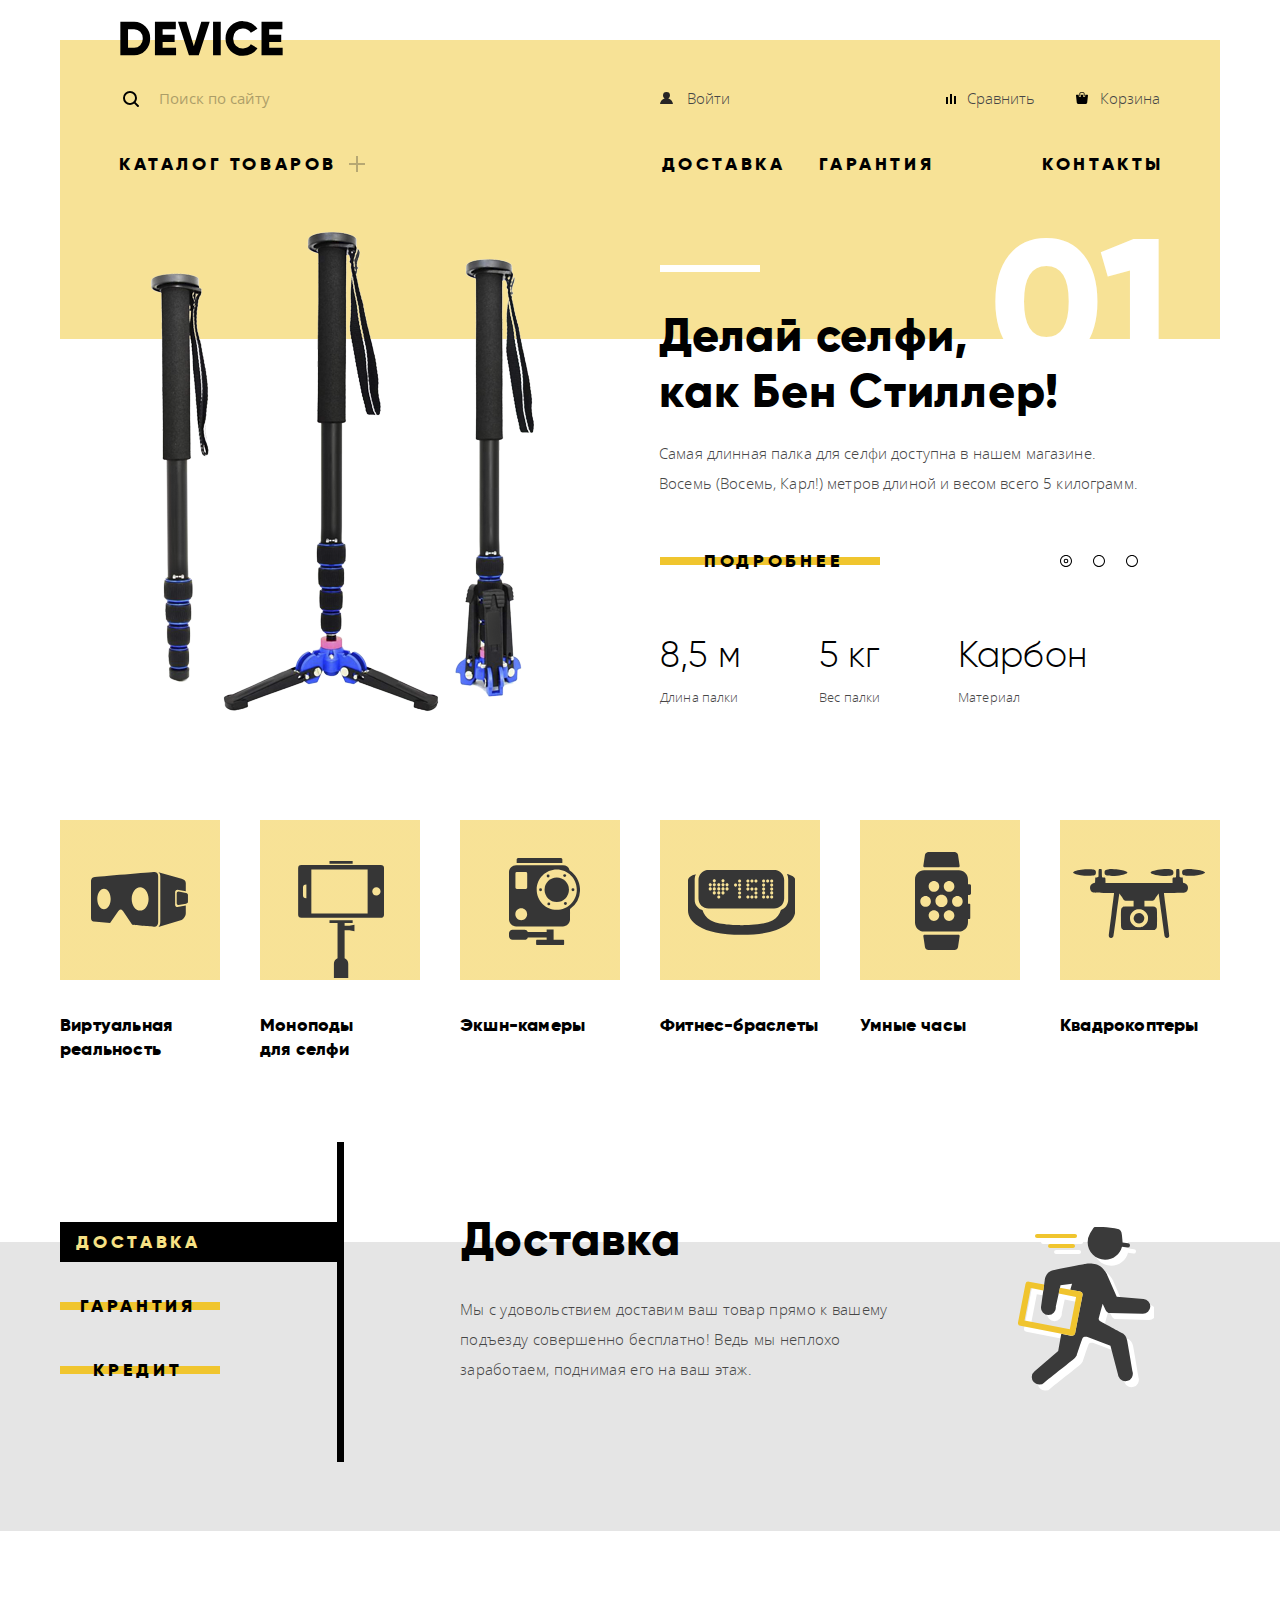
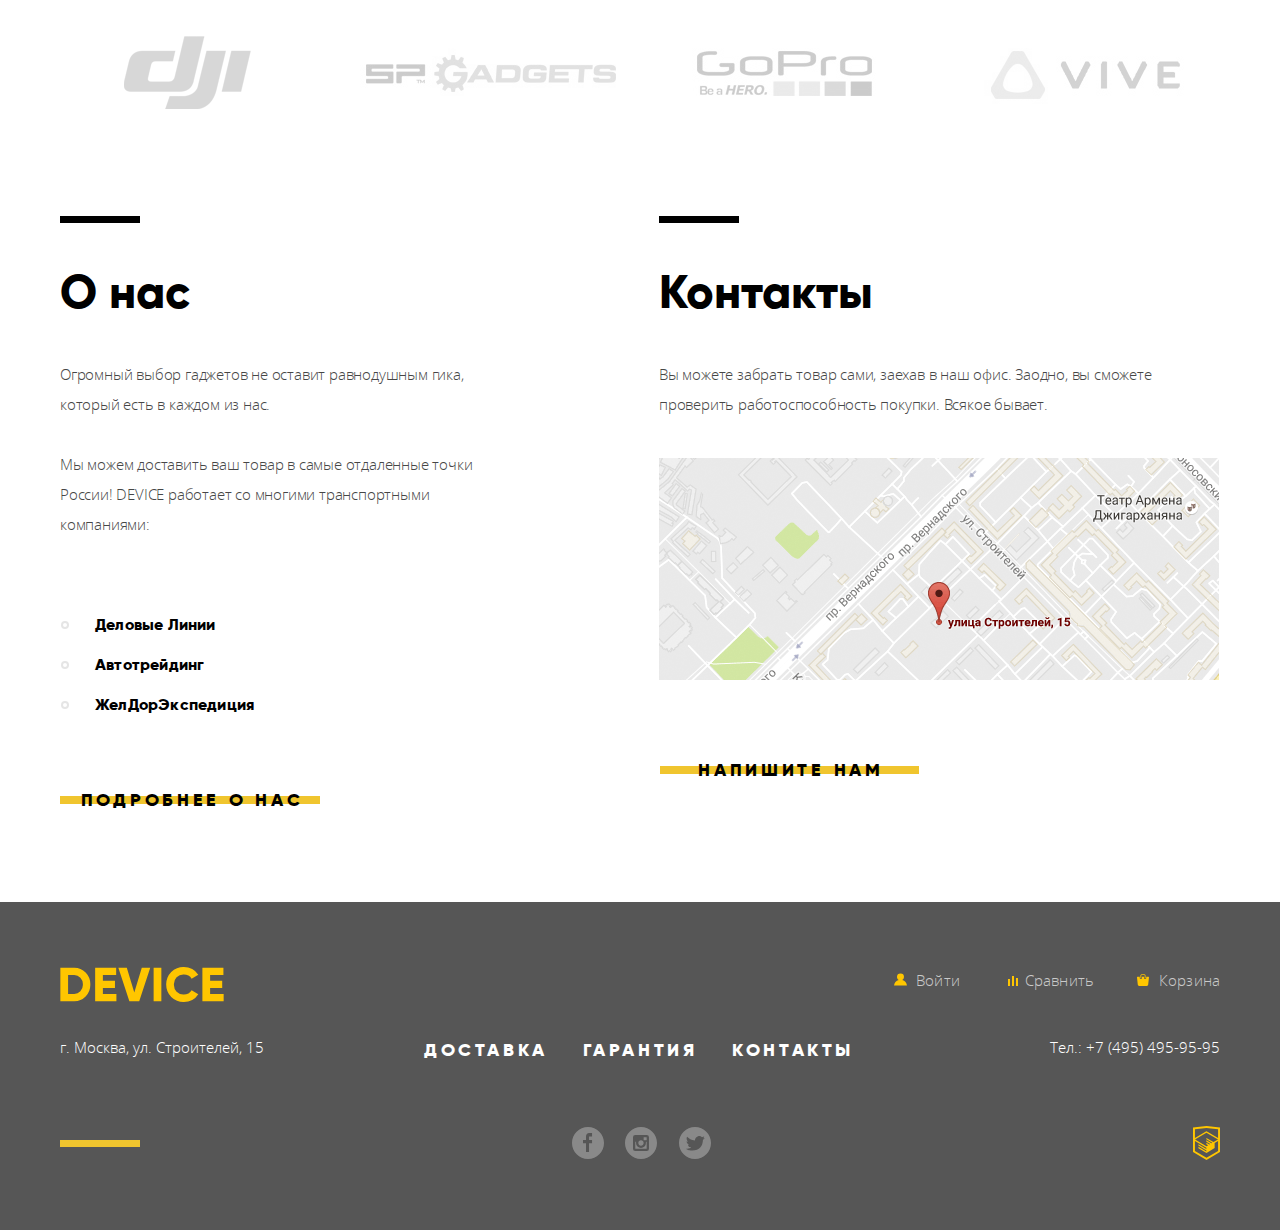
==== commit 5c8e5d71: "Исправил ошибки защиты проекта" ====
--- a/index.html
+++ b/index.html
@@ -21,7 +21,7 @@
             </form>
             <ul class="user-block list">
               <li class="login-logout">
-                <a href="">Войти</a>
+                <a class="enter-link" href="">Войти</a>
               </li>
               <li class="user-compare">
                 <a href="">Сравнить</a>
@@ -150,14 +150,18 @@
             </li>
           </ul>
           <div class="slider-radio">
-              <input class="radio-1 visually-hidden" type="radio" name="slider" value="slider-1" id="btn-1" checked>
-              <input class="radio-2 visually-hidden" type="radio" name="slider" value="slider-2" id="btn-2">
-              <input class="radio-3 visually-hidden" type="radio" name="slider" value="slider-3" id="btn-3">
-              <div class="slider-controls">
-                <label for="btn-1"></label>
-                <label for="btn-2"></label>
-                <label for="btn-3"></label>
-              </div>
+            <input class="radio-1 visually-hidden" type="radio" name="slider" value="slider-1" id="btn-1" checked>
+            <label class="slider-1 slider-label" for="btn-1">
+              <span class="visually-hidden">Первая страница слайдера</span>
+            </label>
+            <input class="radio-2 visually-hidden" type="radio" name="slider" value="slider-2" id="btn-2">
+            <label class="slider-2 slider-label" for="btn-2">
+              <span class="visually-hidden">Вторая страница слайдера</span>
+            </label>
+            <input class="radio-3 visually-hidden" type="radio" name="slider" value="slider-3" id="btn-3">
+            <label class="slider-3 slider-label" for="btn-3">
+              <span class="visually-hidden">Третья страница слайдера</span>
+            </label>
           </div>
         </div>
        </section>
@@ -166,23 +170,33 @@
           <h2 class="visually-hidden">Каталог</h2>
           <ul class="directory-list list">
             <li>
-              <a class="virtual-reality popular" href="">Виртуальная реальность</a>
+              <a class="virtual-reality popular" href="">
+                <span class="popular-text">Виртуальная реальность</span>
+              </a>
             </li>
             <li class="directory-small">
               <a class="selfi-monopods popular" href="">
-                <span class="directory-text">Моноподы для селфи</span></a>
-            </li>
-            <li>
-              <a class="action-cameras popular" href="">Экшн-камеры</a>
-            </li>
-            <li>
-              <a class="fitness-bracelets popular" href="">Фитнес-браслеты</a>
-            </li>
-            <li>
-              <a class="smartwatch popular" href="">Умные часы</a>
-            </li>
-            <li>
-               <a class="quadcopter popular" href="">Квадрокоптеры</a>
+                <span class="popular-text directory-text">Моноподы для селфи</span></a>
+            </li>
+            <li>
+              <a class="action-cameras popular" href="">
+                <span class="popular-text">Экшн-камеры</span>
+              </a>
+            </li>
+            <li>
+              <a class="fitness-bracelets popular" href="">
+                <span class="popular-text">Фитнес-браслеты</span>
+              </a>
+            </li>
+            <li>
+              <a class="smartwatch popular" href="">
+                <span class="popular-text">Умные часы</span>
+              </a>
+            </li>
+            <li>
+               <a class="quadcopter popular" href="">
+                 <span class="popular-text">Квадрокоптеры</span>
+                </a>
             </li>
           </ul>
         </div>
@@ -208,7 +222,6 @@
                   <h3>Доставка</h3>
                   <p >Мы с удовольствием доставим ваш товар прямо к вашему подъезду совершенно бесплатно! Ведь мы неплохо заработаем, поднимая его на ваш этаж.</p>
                 </div>
-                <img src="img/delivery.svg" width="136" height="164" alt="Доставка">
               </li>
               <li class="service-warranty">
                 <div class="service-content">
@@ -216,14 +229,12 @@
                   <p>Если из-за возгорания купленного у нас товара у вас сгорит дом — не переживайте, мы выдадим вам новый.</p>
                   <p>Товар, не дом, конечно же.</p>
                 </div>
-                <img src="img/warranty.svg" width="171" height="194" alt="Гарантия">
               </li>
               <li class="service-credit">
                 <div class="service-content">
                   <h3>Кредит</h3>
                   <p>Залезть в долговую яму стало проще! Кредитные консультанты подберут для вас наиболее выгодные условия кредита. Выгодные для нашего банка, разумеется.</p>
                 </div>
-                <img src="img/credit.svg" width="156" height="186" alt="Кредит">
               </li>
             </ul>
           </section>
--- a/css/style.css
+++ b/css/style.css
@@ -1,2201 +1 @@
-/* Шрифты */
-
-@font-face {
-  font-family: "Open Sans";
-  src: url("../fonts/opensans.woff2") format("woff2"),
-  url("../fonts/opensans.woff") format("woff");
-  font-weight: 400;
-  font-style: normal;
-}
-
-@font-face {
-  font-family: "Open Sans";
-  src: url("../fonts/opensanslight.woff2") format("woff2"),
-  url("../fonts/opensanslight.woff") format("woff");
-  font-weight: 300;
-  font-style: normal;
-}
-
-@font-face {
-  font-family: "Gilroy";
-  src: url("../fonts/gilroyextrabold.woff2") format("woff2"),
-  url("../fonts/gilroyextrabold.woff") format("woff");
-  font-weight: 800;
-  font-style: normal;
-}
-
-@font-face {
-  font-family: "Gilroy";
-  src: url("../fonts/gilroylight.woff2") format("woff2"),
-  url("../fonts/gilroylight.woff") format("woff");
-  font-weight: 300;
-  font-style: normal;
-}
-
-/* Глобальные стили */
-
-body {
-  margin: 0;
-  padding: 0;
-
-  font-family: "Open Sans", Arial, sans-serif;
-  font-size: 15px;
-  line-height: 30px;
-  font-weight: 300;
-  letter-spacing: 0.14px;
-  color: #464646;
-
-  background-color: #ffffff;
-}
-
-a {
-  text-decoration: none;
-}
-
-.button {
-  display: block;
-  width: 136px;
-  padding-top: 8px;
-  padding-bottom: 8px;
-  margin: 0;
-
-  font-family: "Gilroy", Arial, sans-serif;
-  font-weight: 800;
-  font-size: 18px;
-  letter-spacing: 3.7px;
-  line-height: 24px;
-  text-align: center;
-  text-transform: uppercase;
-  color: #000000;
-
-  background-image: linear-gradient(to bottom, transparent 16px, #f0c52e 16px, #f0c52e 24px, transparent 24px);
-  background-color: transparent;
-
-  border: none;
-  cursor: pointer;
-  outline: 0;
-}
-
-.button:hover,
-.button:focus {
-  background-image: none;
-  background-color: #f0c52e;
-}
-
-.button:active {
-  color: rgba(0, 0, 0, 0.3);
-}
-
-.visually-hidden:not(:focus):not(:active),
-input[type="checkbox"].visually-hidden,
-input[type="radio"].visually-hidden {
-  position: absolute;
-
-  width: 1px;
-  height: 1px;
-  margin: -1px;
-  border: 0;
-  padding: 0;
-
-  white-space: nowrap;
-
-  clip-path: inset(100%);
-  clip: rect(0 0 0 0);
-  overflow: hidden;
-}
-
-.list {
-  padding: 0;
-
-  list-style: none;
-}
-
-/* Хедер */
-
-.wrapper {
-  display: flex;
-  justify-content: center;
-}
-
-.container {
-  padding-left: 20px;
-  padding-right: 20px;
-}
-
-.main-header-wrapper {
-  display: flex;
-  flex-direction: column;
-  width: 1046px;
-  padding-top: 21px;
-  padding-left: 59px;
-  padding-right: 55px;
-  padding-bottom: 32px;
-
-  background-image: linear-gradient(to bottom, #ffffff 40px, #f7e296 40px);
-}
-
-.main-header a:hover,
-.main-header a:focus {
-  color: rgba(0, 0, 0, 0.6);
-}
-
-.main-header a:active {
-  color: rgba(0, 0, 0, 0.3);
-}
-
-/* Логотип в хедере */
-
-.main-header-wrapper .logo {
-  margin-right: auto;
-  padding-left: 1px;
-}
-
-.logo:hover,
-.logo:focus {
-  opacity: 0.6;
-  outline: 0;
-}
-
-.logo:active {
-  opacity: 0.3;
-}
-
-/* Форма поиска */
-
-.search-user-wrapper {
-  display: flex;
-  justify-content: space-between;
-  align-items: baseline;
-}
-
-.search-form {
-  padding-left: 40px;
-
-  background-color: transparent;
-  border: none;
-  outline: 0;
-}
-
-.search {
-  position: relative;
-
-  display: flex;
-}
-
-.search::before {
-  position: absolute;
-  content: "";
-  top: 15px;
-  left: 4px;
-
-  width: 16px;
-  height: 16px;
-
-  background-color: transparent;
-  background-image: url("../img/search.svg");
-}
-
-.search-form {
-  width: 260px;
-  padding-top: 14px;
-  padding-bottom: 14px;
-
-  border-bottom: 2px solid transparent;
-}
-
-.search-form:focus {
-  border-bottom: 2px solid #000000;
-}
-
-.search-form:focus ~ .search-button {
-  display: block;
-}
-
-.search-form::-webkit-input-placeholder {
-  color: #000000;
-
-  opacity: 0.3;
-}
-
-.search-form:-ms-input-placeholder {
-  color: #000000;
-
-  opacity: 0.3;
-}
-
-.search-form::-moz-placeholder {
-  color: #000000;
-
-  opacity: 0.3;
-}
-
-.search-form:-moz-placeholder {
-  color: #000000;
-
-  opacity: 0.3;
-}
-
-.search-form:hover::-webkit-input-placeholder {
-  color: #000000;
-
-  opacity: 0.6;
-}
-
-.search-form:hover:-ms-input-placeholder {
-  color: #000000;
-
-  opacity: 0.6;
-}
-
-.search-form:hover::-moz-placeholder {
-  color: #000000;
-
-  opacity: 0.6;
-}
-
-.search-form:hover:-moz-placeholder {
-  color: #000000;
-
-  opacity: 0.6;
-}
-
-.search-form:focus::-webkit-input-placeholder {
-  color: #000000;
-
-  opacity: 1;
-}
-
-.search-form:focus:-ms-input-placeholder {
-  color: #000000;
-
-  opacity: 1;
-}
-
-.search-form:focus::-moz-placeholder {
-  color: #000000;
-
-  opacity: 1;
-}
-
-.search-form:focus:-moz-placeholder {
-  color: #000000;
-
-  opacity: 1;
-}
-
-.search-button {
-  display: none;
-  width: 85px;
-
-  background-color: transparent;
-  border: 2px solid #000000;
-  outline: none;
-}
-
-.search-form:focus ~ .search-button {
-  display: block;
-}
-
-.search-button:focus,
-.search-button:hover {
-  color: #ffffff;
-
-  background-color: #000000;
-  outline: none;
-}
-
-.search-button:active {
-  display: block;
-
-  color: rgba(255, 255, 255, 0.3);
-
-  background-color: #000000;
-}
-
-/* Навигация */
-
-.main-navigation {
-  position: relative;
-
-  display: flex;
-  flex-wrap: wrap;
-}
-
-.main-navigation a {
-  font-family: "Gilroy", Arial, sans-serif;
-  font-weight: 800;
-  font-size: 18px;
-  letter-spacing: 3.6px;
-  line-height: 24px;
-  text-transform: uppercase;
-  color: #000000;
-  outline: 0;
-}
-
-.main-navigation a:hover,
-.main-navigation a:focus {
-  color: rgba(0, 0, 0, 0.6);
-}
-
-.main-navigation a:active {
-  color: rgba(0, 0, 0, 0.3);
-}
-
-.header-navigation {
-  display: flex;
-  flex-wrap: wrap;
-  width: 100%;
-  margin-top: 18px;
-  padding: 0;
-}
-
-.header-navigation > li:not(:first-child) {
-  margin-right: 34px;
-}
-
-.header-navigation > li:last-child {
-  margin-left: 74px;
-  margin-right: 1px;
-}
-
-.header-catalog {
-  margin-right: auto;
-}
-
-.header-catalog > a {
-  position: relative;
-
-  padding-right: 28px;
-}
-
-.header-catalog > a::after {
-  position: absolute;
-  content: "";
-  bottom: 3px;
-  right: 0;
-
-  width: 16px;
-  height: 16px;
-
-  background-image: url("../img/plus.svg");
-  background-repeat: no-repeat;
-  opacity: 0.3;
-}
-
-.header-catalog:hover .add-navigation,
-.header-catalog:focus .add-navigation {
-  display: flex;
-}
-
-.add-navigation {
-  position: absolute;
-  z-index: 10;
-  top: 48px;
-  left: -59px;
-
-  display: none;
-  align-content: flex-start;
-  flex-wrap: wrap;
-  width: 652px;
-  padding-top: 18px;
-  padding-left: 58px;
-  padding-right: 450px;
-  padding-bottom: 34px;
-
-  background-color: #f7e296;
-}
-
-.add-navigation li {
-  min-width: 200px;
-}
-
-.add-navigation li:nth-child(1),
-.add-navigation li:nth-child(4),
-.add-navigation li:nth-child(6) {
-  min-width: 239px;
-}
-
-.add-navigation li:nth-child(5) {
-  width: 60%;
-}
-
-.add-navigation a {
-  padding-top: 5px;
-  padding-bottom: 5px;
-  padding-left: 2px;
-
-  font-family: "Open Sans", Arial, sans-serif;
-  font-size: 15px;
-  font-weight: 300;
-  line-height: 36px;
-  letter-spacing: 0.1px;
-  color: #464646;
-  text-transform: none;
-
-  outline: 0;
-}
-
-.user-block {
-  position: relative;
-  display: flex;
-  flex-wrap: wrap;
-  width: 499px;
-  padding-right: 5px;
-}
-
-.user-block li {
-  margin-left: 39px;
-
-  text-align: right;
-}
-
-.user-block a {
-  position: relative;
-
-  padding-left: 26px;
-
-  font-weight: 300;
-  letter-spacing: normal;
-  color: #464646;
-  text-transform: none;
-
-  outline: 0;
-}
-
-.user-block .login-logout a::before {
-  position: absolute;
-  content: "";
-  top: 4px;
-  left: -1px;
-
-  width: 16px;
-  height: 16px;
-
-  background-image: url("../img/user.svg");
-  background-repeat: no-repeat;
-}
-
-.catalog-user .login-logout a::before {
-  display: none;
-}
-
-.user-block a:hover::before,
-.user-block a:focus::before {
-  opacity: 0.6;
-}
-
-.user-block a:focus:active {
-  opacity: 0.3;
-}
-
-.user-compare a::before {
-  position: absolute;
-  content: "";
-  top: 6px;
-  left: 5px;
-
-  width: 16px;
-  height: 16px;
-
-  background-image: url("../img/compare.svg");
-  background-repeat: no-repeat;
-}
-
-.cart a::before {
-  position: absolute;
-  content: "";
-  top: 4px;
-  left: 2px;
-
-  width: 16px;
-  height: 16px;
-
-  background-image: url("../img/cart.svg");
-  background-repeat: no-repeat;
-}
-
-.user-block .login-logout {
-  min-width: 0;
-  margin-left: 0;
-  margin-right: auto;
-}
-
-.user-block .user-name {
-  padding-right: 6px;
-  margin: 0;
-}
-
-.login-logout .visit {
-  color: rgba(0, 0, 0, 0.3);
-}
-
-.user-block .user-name a::before {
-  position: absolute;
-  content: "";
-  top: 4px;
-  left: 0;
-
-  width: 16px;
-  height: 16px;
-
-  background-image: url("../img/user.svg");
-  background-repeat: no-repeat;
-}
-
-.user-block a {
-  line-height: 36px;
-}
-
-/* Слайдер */
-
-.slider {
-  position: relative;
-
-  min-height: 579px;
-}
-
-.slider-list {
-  position: relative;
-
-  display: flex;
-  width: 1080px;
-  padding-top: 2px;
-  padding-left: 30px;
-  padding-right: 50px;
-  margin: 0;
-
-  background-image: linear-gradient(to bottom, #f7e296 113px, #ffffff 113px);
-  overflow: hidden;
-}
-
-.slides {
-  position: relative;
-
-  display: flex;
-  margin-right: 50px;
-}
-
-.slide-hidden {
-  display: none;
-}
-
-.slide-1 img {
-  padding-left: 60px;
-  padding-right: 125px;
-}
-
-.slide-2 img {
-  padding-top: 12px;
-  padding-left: 86px;
-  padding-right: 137px;
-}
-
-.slide-3 img {
-  padding-top: 66px;
-  padding-right: 42px;
-}
-
-.slider-content {
-  position: relative;
-
-  width: 510px;
-  padding-top: 79px;
-}
-
-.slider-content::before {
-  position: absolute;
-  content: "";
-  top: 37px;
-  left: 1px;
-
-  width: 100px;
-  height: 7px;
-
-  background-color: #ffffff;
-}
-
-.slider-list .slider-content::after {
-  position: absolute;
-  content: "01";
-  top: 60px;
-  right: -2px;
-
-  font-family: "Gilroy", Arial, sans-serif;
-  font-weight: 800;
-  font-size: 179.2px;
-  color: #ffffff;
-}
-
-.slide-2 .slider-content::after {
-  content: "02";
-}
-
-.slide-3 .slider-content::after {
-  content: "03";
-}
-
-.slider-title {
-  position: relative;
-  z-index: 5;
-
-  margin: 0;
-
-  font-family: "Gilroy", Arial, sans-serif;
-  font-weight: 800;
-  font-size: 47px;
-  line-height: 56px;
-  letter-spacing: 0.75px;
-  color: #000000;
-}
-
-.slider-text {
-  padding-top: 4px;
-  padding-right: 50px;
-  padding-bottom: 28px;
-}
-
-.slide-1 .slider-text {
-  padding-right: 30px;
-}
-
-.slider .button {
-  margin-left: 1px;
-  padding-left: 44px;
-  padding-right: 40px;;
-}
-
-.slider-radio {
-  position: absolute;
-
-  top: 321px;
-  right: 85px;
-}
-
-.slider-radio input {
-}
-
-.slider-controls label {
-  display: inline-block;
-  width: 13px;
-  height: 13px;
-  margin-right: 16px;
-
-  text-align: center;
-
-  background-size: 12px;
-  background-image: url("../img/slider-button-empty.svg");
-  background-repeat: no-repeat;
-  cursor: pointer;
-}
-
-.radio-1:checked ~ .slider-controls label[for="btn-1"],
-.radio-2:checked ~ .slider-controls label[for="btn-2"],
-.radio-3:checked ~ .slider-controls label[for="btn-3"] {
-  background-image: url("../img/slider-button.svg");
-}
-
-.slider-table {
-  text-align: left;
-  border-spacing: 0;
-
-  padding-top: 49px;
-}
-
-.slider-table tr:first-child {
-  font-family: "Gilroy", Arial, sans-serif;
-  font-weight: 300;
-  font-size: 36px;
-  line-height: 48px;
-}
-
-.slider-table .table-bottom {
-  font-size: 13px;
-  line-height: 32px;
-}
-
-.slider-table td {
-  width: 157px;
-}
-
-.slider-table td:nth-child(2) {
-  width: 137px;
-}
-
-/* Ссылки на каталог */
-
-.directory-list {
-  display: flex;
-  flex-wrap: wrap;
-  justify-content: space-between;
-  width: 1160px;
-  padding-bottom: 36px
-}
-
-.directory-list .popular {
-  position: relative;
-
-  display: block;
-  width: 160px;
-  padding-top: 193px;
-
-  font-family: "Gilroy", Arial, sans-serif;
-  font-weight: 800;
-  font-size: 18px;
-  line-height: 24px;
-  letter-spacing: 0.2px;
-  color: #000000;
-
-  outline: 0;
-}
-
-.popular {
-  background-image: linear-gradient(to bottom, rgba(240, 197, 46, 0.5) 160px, transparent 160px);
-}
-
-.popular:before {
-  position: absolute;
-  content: "";
-  top: 0;
-  left:0;
-
-  width: 160px;
-  height: 160px;
-
-  background-repeat: no-repeat;
-}
-
-.directory-small .directory-text {
-  display: block;
-  padding-right: 40px;
-}
-
-.popular:hover,
-.popular:focus {
-  background-image: linear-gradient(to bottom, #f0c52e 160px, transparent 160px);
-}
-
-.popular:active::before {
-  opacity: 0.3;
-}
-
-.popular:active {
-  color: rgba(0, 0, 0, 0.3)
-}
-
-.virtual-reality::before {
-  background-image: url("../img/popular-1.svg");
-  background-position-x: 31px;
-  background-position-y: 52px;
-}
-
-.selfi-monopods::before {
-  background-image: url("../img/popular-2.svg");
-  background-position-x: 38px;
-  background-position-y: 41px;
-}
-
-.action-cameras::before {
-  background-image: url("../img/popular-3.svg");
-  background-position-x: 49px;
-  background-position-y: 38px;
-}
-
-.fitness-bracelets::before {
-  background-image: url("../img/popular-4.svg");
-  background-position-x: 28px;
-  background-position-y: 50px;
-}
-
-.smartwatch::before {
-  background-image: url("../img/popular-5.svg");
-  background-position-x: 55px;
-  background-position-y: 32px;
-}
-
-.quadcopter::before {
-  background-image: url("../img/popular-6.svg");
-  background-position-x: 13px;
-  background-position-y: 49px;
-}
-
-/* Блок услуг */
-
-.service-wpapper {
-  margin-bottom: 78px;
-
-  background-image: linear-gradient(to bottom, transparent 130px, #e5e5e5 130px);
-}
-
-.service {
-  display: flex;
-  justify-content: flex-start;
-  width: 1160px;
-  min-height: 350px;
-  padding-top: 15px;
-  padding-bottom: 54px;
-}
-
-.service-buttons {
-  width: 277px;
-  padding-top: 95px;
-  margin: 0;
-}
-
-.button-wrapper {
-  padding-bottom: 24px;
-}
-
-.service-buttons li {
-  display: block;
-  margin-bottom: 24px;
-}
-
-.service-buttons .button {
-  width: 160px;
-  padding-left: 2px;
-}
-
-
-.service-buttons .button:hover,
-.service-buttons .button:focus {
-  width: 160px;
-  padding-right: 6px;
-
-  color: #000000;
-
-  background-image: linear-gradient(to bottom, #f0c52e 0%, #f0c52e 100%);
-  background-color: transparent;
-}
-
-
-.service-buttons .checked,
-.service-buttons .button:active {
-  width: 100%;
-  padding-right: 122px;
-
-  color: #f7e184;
-
-  background-image: none;
-  background-color: #000000;
-}
-
-.service-popup {
-  min-height: 246px;
-  padding-top: 61px;
-  padding-left: 116px;
-
-  border-left: 7px solid #000000;
-}
-
-.service-popup li{
-display: none;
-justify-content: space-between;
-
-width: 714px;
-}
-
-.service-popup .checked {
-  display: flex
-}
-
-.service-content {
-  width: 460px;
-  padding-top: 12px;
-}
-
-.service-popup h3 {
-  margin: 0;
-  padding-bottom: 31px;
-
-  font-family: "Gilroy", Arial, sans-serif;
-  font-weight: 800;
-  font-size: 47px;
-  line-height: 48px;
-  letter-spacing: 1px;
-  text-indent: 1px;
-  color: #000000;
-}
-
-.service-content p {
-  margin:0;
-
-  letter-spacing: 0.3px;
-}
-
-.service-delivery img {
-  padding-top: 23px;
-  padding-right:20px;
-}
-
-.service-credit img {
-  padding-right:24px;
-}
-/* Логотипы партнеров */
-
-.partners {
-  width: 1160px;
-  margin-bottom: 77px;
-}
-
-.partners-list {
-  display: flex;
-  justify-content: space-between;
-}
-
-.partners a {
-  position: relative;
-
-  display: block;
-  width: 260px;
-  height: 100px;
-}
-
-.partners img {
-  opacity: 0.2
-}
-
-.partners a::after {
-  position: absolute;
-  content: "";
-  top: 0;
-  left: 0;
-
-  display: none;
-  width: 260px;
-  height: 100px;
-
-  background-repeat: no-repeat;
-}
-
-.logo-1:hover::after,
-.logo-1:focus::after {
-  display: block;
-
-  background-image: url("../img/logo-1.png");
-}
-
-.logo-2:hover::after,
-.logo-2:focus::after {
-  display: block;
-
-  background-image: url("../img/logo-2.png");
-}
-
-.logo-3:hover::after,
-.logo-3:focus::after {
-  display: block;
-
-  background-image: url("../img/logo-3.png");
-}
-
-.logo-4:hover::after,
-.logo-4:focus::after {
-  display: block;
-
-  background-image: url("../img/logo-4.png");
-}
-
-/* О нас и Контакты */
-
-.about-contacts-wrapper {
-  display: flex;
-  justify-content: space-between;
-  align-content: flex-start;
-  width: 1160px;
-  padding-bottom: 82px;
-}
-
-.about-us,
-.contacts {
-  position: relative;
-  width: 460px;
-  padding-top: 13px;
-}
-
-.about-us::before,
-.contacts::before {
-  position: absolute;
-  content: "";
-  top: 0;
-  left: 0;
-
-  width: 80px;
-  height: 7px;
-
-  background-color: #000000;
-}
-
-.contacts {
-  width: 561px;
-}
-
-.contacts-map {
-  display: block;
-  margin-top: 24px;
-  margin-bottom: 61px;
-}
-
-.about-us h2,
-.contacts h2 {
-  font-family: "Gilroy", Arial, sans-serif;
-  font-weight: 800;
-  font-size: 47px;
-  line-height: 48px;
-  letter-spacing: 0;
-  color: #000000;
-
-  margin-bottom: 43px;
-}
-
-.about-us p,
-.contacts p {
-  margin-bottom: 30px;
-  letter-spacing: -0.2px;
-}
-
-.about-us-list {
-  padding-top: 36px;
-  margin-bottom: 55px;
-}
-
-.about-us-list li {
-  position: relative;
-
-  padding-left: 35px;
-
-  font-family: "Gilroy", Arial, sans-serif;
-  font-weight: 800;
-  font-size: 16px;
-  line-height: 40px;
-  letter-spacing: 0.2px;
-  color: #000000;
-}
-
-.about-us-list li::before {
-  position: absolute;
-  content: "";
-  top: 16px;
-  left: 1px;
-
-  width: 4px;
-  height: 4px;
-
-  border: 2px solid #e5e5e5;
-  border-radius: 50%;
-}
-
-.contacts-map img {
-  padding-top: 9px;
-}
-
-.about-us .button {
-  width: 256px;
-  padding-left: 4px
-}
-
-.contacts .button {
-  width: 256px;
-  padding-left: 3px;
-  margin-left: 1px;
-}
-
-/* Футер */
-
-.footer {
-  display: flex;
-  justify-content: center;
-
-  color: #ffffff;
-
-  background-color: #565656;
-}
-
-.footer-wrapper {
-  display: flex;
-  flex-direction: column;
-  width: 1160px;
-  padding-left: 20px;
-  padding-right: 20px;
-}
-
-.footer a {
-  color: inherit;
-
-  outline: 0;
-}
-
-/* Футер верхний блок*/
-
-
-.footer-top {
-  display: flex;
-  justify-content: space-between;
-  margin-top: 48px;
-}
-
-.footer-top .logo {
-  margin-top: 17px;
-
-  fill: #ffc600;
-}
-
-.footer-top .logo:hover,
-.footer-top .logo:focus {
-  opacity: 0.6;
-}
-
-.footer-top .logo:active {
-  opacity: 0.3;
-}
-
-.footer-user-block {
-  display: flex;
-  flex-wrap: wrap;
-}
-
-.footer-user-block svg {
-  position: absolute;
-  fill: #FFC600;
-
-  left: -22px;
-  top: 3px;
-}
-
-.footer-compare svg {
-  top: 6px;
-  left: -17px;
-}
-
-.footer-cart svg {
-  top: 4px;
-}
-
-.footer-user-block li {
-  text-align: right;
-
-  padding-left: 30px;
-  margin-left: 35px;
-}
-
-.footer-user-block .login-logout {
-  padding-left: 20px;
-  margin-left: 0;
-  margin-right: auto;
-}
-
-.footer-user-block a {
-  position: relative;
-  color: rgba(255, 255, 255, 0.7);
-}
-
-.user-link:hover,
-.user-link:focus {
-  color: #ffffff;
-}
-
-
-.user-link:hover svg,
-.user-link:focus svg{
-  opacity: 0.6;
-}
-
-.user-link:active {
-  color: rgba(255, 255, 255, 0.3);
-}
-
-.user-link:active svg{
-  opacity: 0.3;
-}
-
-.footer-user-block .visit {
-  color: rgba(255, 255, 255, 0.3);
-}
-
-/* Футер средний блок*/
-
-.footer-middle {
-  display: flex;
-  margin-top: 6px;
-
-  letter-spacing: 0px;
-}
-
-.footer-navigation {
-  display: flex;
-  margin-top: 17px;
-  margin-left: 162px;
-  margin-right: auto;
-}
-
-.footer-navigation li:not(:first-child) {
-  margin-left: 34px;
-}
-
-.footer-navigation a {
-  font-family: "Gilroy", Arial, sans-serif;
-  font-weight: 800;
-  font-size: 18px;
-  line-height: 24px;
-  letter-spacing: 3.6px;
-  text-transform: uppercase;
-  color: #ffffff;
-}
-
-.footer-navigation a:hover,
-.footer-navigation a:focus {
-  opacity: 0.6;
-}
-
-.footer-navigation a:active {
-  opacity: 0.3;
-}
-
-.footer-phone {
-  margin-top: 15px;
-}
-
-/* Футер нижний блок*/
-
-.footer-bottom {
-  display: flex;
-  align-items: center;
-  margin-top: 32px;
-  margin-bottom: 56px;
-}
-
-.style-block {
-  width: 80px;
-  height: 7px;
-
-  background-color: #f0c52e;
-}
-
-.footer-social {
-  display: flex;
-  flex-wrap: wrap;
-  justify-content: space-around;
-  width: 160px;
-  margin-left: auto;
-  margin-right: auto;
-}
-
-.footer-social a {
-  display: block;
-  width: 32px;
-  height: 32px;
-
-  background-repeat: no-repeat;
-  opacity: 0.3;
-}
-
-.facebook-link {
-  background-image: url("../img/fb.svg");
-}
-
-.instagram-link {
-  background-image: url("../img/instagram.svg");
-}
-
-.twitter-link {
-  background-image: url("../img/twitter.svg");
-}
-
-.htmlacademy-logo {
-  width: 27px;
-  height: 35px;
-  margin-left: 50px;
-
-  background-image: url("../img/logo-html.svg");
-  background-repeat: no-repeat;
-}
-
-.footer-social a:hover,
-.footer-social a:focus {
-  opacity: 0.6;
-}
-
-.footer-social a:active {
-  opacity: 0.1;
-}
-
-.footer-bottom > a:hover,
-.footer-bottom > a:focus {
-  opacity: 0.6;
-}
-
-.footer-bottom > a:active {
-  opacity: 0.3;
-}
-
-/* PopUp Напишите нам */
-
-.popup {
-  position: absolute;
-  left: 50%;
-  z-index: 30;
-
-  display: none;
-
-  background-color: #ffffff;
-  box-shadow: 0 10px 20px rgba(4, 6, 6, 0.2);
-
-  transform: translate(-50%, 0);
-}
-
-.map-popup {
-  top: 1853px;
-
-  height: 559px;
-}
-
-.write-us-popup {
-  top: 1057px;
-
-  padding: 75px 100px;
-  width: 760px;
-  min-height: 403px;
-}
-
-.write-us-form {
-  font-family: "Gilroy", Arial, sans-serif;
-  font-weight: 800;
-  font-size: 18px;
-  line-height: 24px;
-  color: #000000;
-}
-
-.write-us-form input:invalid {
-  background-color: #edb5b5;
-  opacity: 0.5;
-}
-
-.write-us-form p:not(.write-us-text) {
-  display: inline-block;
-  width: 360px;
-
-  vertical-align: bottom;
-}
-
-.write-us-form p:first-child {
-  margin-right: 34px;
-}
-
-.write-us-text {
-  width: 756px;
-  margin: 0;
-}
-
-.write-us-text label {
-  padding-top: 16px;
-
-  text-indent: 1px;
-}
-
-.write-us-text textarea {
-  resize: none;
-  overflow: auto;
-}
-
-.write-us-form input {
-  width: 100%;
-  min-height: 46px;
-
-  text-decoration: none;
-}
-
-.write-us-form label {
-  display: block;
-  padding-bottom: 8px;
-}
-
-.write-us-form input,
-.write-us-form textarea {
-  font-size: 14px;
-  line-height: 18px;
-  text-indent: 20px;
-
-  background-color: #f2f2f2;
-  border: none;
-  outline: 0;
-}
-
-.write-us-text textarea {
-  width: 100%;
-  min-height: 150px;
-  line-height: 50px;
-}
-
-.write-us-form input::-webkit-input-placeholder,
-.write-us-form textarea::-webkit-input-placeholder {
-  text-indent: 20px;
-
-  opacity: 0.4;
-}
-
-.write-us-form input:-ms-input-placeholder,
-.write-us-form textarea:-ms-input-placeholder {
-  opacity: 0.4;
-}
-
-.write-us-form input::-moz-placeholder,
-.write-us-form textarea::-moz-placeholder {
-  opacity: 0.4;
-}
-
-.write-us-form input:-moz-placeholder,
-.write-us-form textarea:-moz-placeholder {
-  opacity: 0.4;
-}
-
-.write-us-form input:hover,
-.write-us-form textarea:hover {
-  background-color: #eaeaea;
-}
-
-.write-us-form input:focus,
-.write-us-form textarea:focus {
-  background-color: transparent;
-  outline: 2px solid #f7e296;
-}
-
-.write-us-form input:invalid {
-  background-color: rgba(237, 181, 181, 0.5)
-}
-
-.write-us-form button {
-  width: 200px;
-  margin-top: 36px;
-}
-
-.form-submission a:hover,
-.form-submission a:focus {
-  background-color: #f0c52e;
-}
-
-.form-submission a:active {
-  color: rgba(0, 0, 0, 0.3);
-}
-
-.button-close {
-  position: absolute;
-  top: 22px;
-  right: 22px;
-
-  width: 55px;
-  height: 55px;
-
-  background-color: #f0c52e;
-  border: 0;
-  border-radius: 50%;
-  cursor: pointer;
-  opacity: 0.5;
-  outline: none;
-}
-
-.button-close::before,
-.button-close::after {
-  position: absolute;
-  content: "";
-  top: 26px;
-  right: 13px;
-
-  width: 29px;
-  height: 2px;
-
-  background-color: #ffffff;
-}
-
-.button-close::before {
-  transform: rotate(45deg);
-}
-
-.button-close::after {
-  transform: rotate(-45deg);
-}
-
-.button-close:hover {
-  opacity: 1;
-}
-
-.button-close:active {
-  opacity: 0.3;
-}
-
-/* catalog.html */
-
-.breadcrumbs-container {
-  display: flex;
-  flex-direction: column;
-  align-items: center;
-  width: 100%;
-  margin-top: 35px;
-  margin-bottom: 32px;
-}
-
-.breadcrumbs-wrapper {
-  display: flex;
-  flex-direction: column;
-  padding-left: 59px;
-  width: 1101px;
-}
-
-.main-title {
-  padding-top: 2px;
-  margin: 0;
-
-  font-family: "Gilroy", Arial, sans-serif;
-  font-weight: 800;
-  font-size: 47px;
-  line-height: 48px;
-  letter-spacing: 0.6px;
-  color: #000000;
-}
-
-.breadcrumbs {
-  display: flex;
-  margin-top: 24px;
-}
-
-.breadcrumbs a,
-.breadcrumbs {
-  font-size: 14px;
-  line-height: 24px;
-  letter-spacing: 0px;
-  color: rgba(0, 0, 0, 0.3);
-
-  outline: 0;
-}
-
-.breadcrumbs li {
-  position: relative;
-  margin-right: 39px;
-}
-
-.breadcrumbs li:not(:last-child)::after {
-  position: absolute;
-  content: "";
-  top: 10px;
-  right: -23px;
-
-  width: 7px;
-  height: 7px;
-
-  background-image: url("../img/nav-arrow.svg");
-  background-repeat: no-repeat;
-}
-
-.breadcrumbs a:hover,
-.breadcrumbs a:focus {
-  color: rgba(0, 0, 0, 0.6);
-}
-
-.breadcrumbs a:active {
-  color: rgba(0, 0, 0, 0.1);
-}
-
-/* Каталог */
-
-.catalog-wrapper {
-  display: flex;
-  justify-content: center;
-}
-
-/* Фильтр */
-
-.filter-wrapper {
-  display: flex;
-  flex-direction: column;
-  flex-grow: 5;
-}
-
-.filter-header,
-.catalog-wrapper h2 {
-  margin: 0;
-
-  font-family: "Gilroy", Arial, sans-serif;
-  font-weight: 800;
-  font-size: 16px;
-  line-height: 24px;
-  letter-spacing: 3.7px;
-  text-transform: uppercase;
-  color: #000000;
-}
-
-.filter-header {
-  display: flex;
-  justify-content: flex-end;
-  padding-right: 67px;
-
-  background-color: #dbdbdb;
-}
-
-.filter-header p {
-  width: 200px;
-  padding-top: 23px;
-  padding-bottom: 22px;
-  margin: 0;
-}
-
-
-.form-wrapper {
-  display: flex;
-  justify-content: flex-end;
-  height: 100%;
-  padding-top: 70px;
-  padding-right: 68px;
-
-  background-color: #efefef;
-}
-
-.filter-form {
-  width: 200px;
-}
-
-.filter-form fieldset {
-  position: relative;
-
-  margin: 0;
-  margin-bottom: 25px;
-  padding: 0;
-
-  font-family: "Gilroy", Arial, sans-serif;
-  font-weight: 800;
-  font-size: 18px;
-  line-height: 24px;
-  letter-spacing: 0.18px;
-  color: #000000;
-
-  border: none;
-}
-
-.fieldset-header {
-  position: relative;
-
-  padding-top: 12px;
-}
-
-.cost-header {
-  position: relative;
-  padding-top: 12px;
-}
-
-.filter-form .fieldset-header::before,
-.filter-form .cost-header::before {
-  position: absolute;
-  content: "";
-  top: 0px;
-  left: 0;
-
-  width: 200px;
-  height: 2px;
-
-  background-color: #000000;
-}
-
-.filter-form li {
-  position: relative;
-
-  padding-left: 39px;
-
-  font-family: "Open Sans", Arial, sans-serif;
-  font-size: 14px;
-  line-height: 40px;
-  font-weight: 300;
-  letter-spacing: 0.14px;
-  color: #464646;
-}
-
-.range-controls {
-  position: relative;
-  min-height: 34px;
-  padding-top: 15px;
-  padding-bottom: 10px;
-}
-
-.range-controls .scale {
-  height: 2px;
-  margin-top: 20px;
-
-  background-color: #dbdbdb;
-}
-
-.toggle-min,
-.toggle-max {
-  position: absolute;
-  top: 25px;
-  left: -5px;
-}
-
-.toggle {
-  display: block;
-  width: 10px;
-  height: 10px;
-  padding: 2px;
-  margin: 0;
-
-  background-color: #dbdbdb;
-  border: 8px solid #ffffff;
-  border-radius: 50%;
-  box-shadow: 0 2px 1px 0 #cfcfcf;
-  cursor: pointer;
-}
-
-.price-wrapper {
-  position: absolute;
-  left: 5px;
-  top: 8px;
-
-  display: flex;
-  box-sizing: border-box;
-  align-items: baseline;
-
-  padding-top: 12px;
-}
-
-.toggle-max {
-  left: 108px;
-}
-
-.toggle-max .price-wrapper {
-  left: -18px;
-}
-
-.price-wrapper input {
-  width: 50px;
-}
-
-.price-wrapper label {
-  padding-right: 4px;
-}
-
-.price-wrapper input,
-.price-wrapper label {
-  font: inherit;
-  font-weight: 300;
-  font-size: 14px;
-  line-height: 24px;
-
-  border: none;
-  background-color: transparent;
-  opacity: 0.2;
-}
-
-.toggle:hover,
-.toggle:focus {
-  border: 9px solid #ffffff;
-}
-
-.range-controls .bar {
-  height: 2px;
-
-  background: #91c92f;
-}
-
-.filter-form .bluetooth {
-  margin-bottom: 13px;
-}
-
-.filter-form input {
-  position: relative;
-
-  outline: 0;
-}
-
-.color-checkbox {
-  padding-top: 18px;
-  padding-bottom: 6px;
-  margin: 0;
-}
-
-.checkbox-label::before {
-  position: absolute;
-  content: "";
-  top: 8px;
-  left: -1px;
-
-  display: block;
-  width: 26px;
-  height: 25px;
-
-  background-image: url("../img/checkbox-off.svg");
-  background-repeat: no-repeat;
-}
-
-.radio-label::before {
-  position: absolute;
-  content: "";
-  top: 8px;
-  left: -1px;
-
-  display: block;
-  width: 25px;
-  height: 25px;
-
-  background-image: url("../img/radio-off.svg");
-  background-repeat: no-repeat;
-}
-
-.filter-label {
-  cursor: pointer;
-}
-
-.filter-input:focus ~ .filter-label,
-.filter-input:focus ~ .filter-label::before ,
-.filter-label:hover,
-.filter-label:checked,
-.filter-label:hover::before {
-  color: rgba(0, 0, 0, 0.6);
-  opacity: 0.6;
-}
-
-.filter-label:active,
-.filter-label:active::before {
-  color: #000000;
-
-  opacity: 1;
-}
-
-.filter-input:checked ~ .filter-label {
-  opacity: 1;
-}
-
-.filter-input:disabled ~ .filter-label {
-  opacity: 0.25;
-}
-
-.color .filter-input:checked ~ .checkbox-label::before {
-  background-image: url("../img/checkbox-on.svg");
-}
-
-
-.bluetooth .filter-input:checked ~ .radio-label::before {
-  background-image: url("../img/radio-on.svg");
-}
-
-.filter-form .button {
-  width: 100%;
-  padding-left: 3px;
-}
-
-/* Sort */
-
-.catalog-container {
-  display: flex;
-  flex-direction: column;
-  flex-grow: 4.3;
-}
-
-.sort-wrapper {
-  padding-left: 74px;
-
-  background-color: #ebebeb;
-}
-
-.sort {
-  display: flex;
-  align-items: baseline;
-}
-
-.sort-list {
-  display: flex;
-  flex-wrap: wrap;
-  align-items: center;
-  width: 589px;
-  padding-top: 19px;
-  padding-bottom: 20px;
-  margin: 0;
-  margin-left: 20px;
-}
-
-.sort-up {
-  margin-left: auto;
-}
-
-.sort-down {
-  width: 11px;
-  margin-left: 15px;
-}
-
-.sort-list a {
-  min-height: 11px;
-  min-width: 11px;
-  margin-left: 30px;
-
-  font-weight: 400;
-  font-size: 14px;
-  line-height: 24px;
-  color: rgba(0, 0, 0, 0.3);
-
-  outline: 0;
-}
-
-.sort-arrow a {
-  display: block;
-  width: 15px;
-  height: 15px;
-  margin: 0;
-
-  background-repeat: no-repeat;
-  background-position: 0;
-  opacity: 0.3;
-}
-
-.sort-up a {
-  background-image: url("../img/icon-up-dir.svg");
-}
-
-.sort-down a {
-  background-image: url("../img/icon-down-dir.svg");
-}
-
-.sort-up a:hover,
-.sort-down a:hover,
-.sort-up a:focus,
-.sort-down a:focus {
-  opacity: 0.6;
-}
-
-.sort-up a:active,
-.sort-down a:active {
-  opacity: 1;
-}
-
-.sort-list a:hover,
-.sort-list a:focus {
-  color: rgba(0, 0, 0, 0.6);
-}
-
-.sort-up a:active,
-.sort-down a:active,
-.sort-list a:active,
-.sort-list .active,
-.sort-up .active,
-.sort-down .active {
-  color: #000000;
-  opacity: 1;
-}
-
-/* Каталог товаров*/
-
-.products {
-  width: 760px;
-  margin-top: 60px;
-  margin-left: 74px;
-}
-
-.products-list {
-  display: flex;
-  flex-wrap: wrap;
-  justify-content: space-between;
-  margin: 0;
-}
-
-.products-list li {
-  width: 360px;
-  padding-top: 10px;
-  padding-bottom: 36px;
-}
-
-.products-item {
-  position: relative;
-}
-
-.products-item:hover .products-button,
-.products-item:hover .products-compare {
-  display: block;
-}
-
-.products-button:hover ~.products-image,
-.products-button:focus ~.products-image {
-  opacity: 0.7;
-}
-
-.products-item img:hover {
-  opacity: 0.7;
-}
-
-.products-list .new-item::before {
-  box-sizing: border-box;
-  position: absolute;
-  content: "new";
-  top: 29px;
-  right: 28px;
-
-  display: block;
-  width: 60px;
-  height: 60px;
-
-  font-family: "Gilroy", Arial, sans-serif;
-  font-weight: 800;
-  font-size: 14px;
-  line-height:58px;
-  text-indent: 2px;
-  text-align: center;
-  letter-spacing: 0.9px;
-  text-transform: uppercase;
-
-  border: 2px solid #000000;
-  border-radius: 50%;
-  opacity: 0.2;
-}
-
-.products-button {
-  position: absolute;
-  top: 180px;
-
-  display: none;
-  left: 80px;
-  width: 200px;
-}
-
-.products-compare {
-  position: absolute;
-  top: 225px;
-  left: 103px;
-
-  display: none;
-
-  font-family: "Open Sans", Arial, sans-serif;
-  font-size: 13px;
-
-  cursor: pointer;
-}
-
-.description-wrapper {
-  display: flex;
-  justify-content: space-between;
-
-  padding-top: 23px;
-}
-
-.products-list a {
-  font-family: "Gilroy", Arial, sans-serif;
-  font-weight: 800;
-  font-size: 18px;
-  line-height: 24px;
-  color: #000000;
-  outline: 0;
-
-  width: 255px;
-}
-
-.products-list span:not(.small-text) {
-  font-family: "Gilroy", Arial, sans-serif;
-  font-weight: 300;
-  font-size: 16px;
-  line-height: 24px;
-  letter-spacing: 0.2px;
-  text-align: right;
-  color: #464646;
-
-  width: 100px;
-  padding-top: 1px;
-}
-
-.small-text {
-  display: inline-block;
-
-  width: 179px;
-
-  vertical-align: bottom;
-}
-
-.compare {
-  font-size: 13px;
-  line-height: 20px;
-  color: rgba(0, 0, 0, 0.5);
-
-  background-color: transparent;
-  border: none;
-  outline: 0;
-}
-
-.compare:hover,
-.compare:focus {
-  color: #000000;
-}
-
-.compare:active {
-  color: rgba(0, 0, 0, 0.2);
-}
-
-/* Пагинация*/
-
-.pagination {
-  display: flex;
-  justify-content: left;
-  width: 758px;
-  padding-right: 1px;
-  margin-top: 0;
-  margin-bottom: 76px;
-
-  background-color: #ebebeb;
-}
-
-.pagination a {
-  display: block;
-  padding-top: 23px;
-  padding-bottom: 23px;
-
-  font-family: "Gilroy", Arial, sans-serif;
-  font-weight: 800;
-  font-size: 16px;
-  line-height: 24px;
-  letter-spacing: 3.6px;
-  text-align: center;
-  text-transform: uppercase;
-
-  outline: 0;
-}
-
-.pagination li:first-child {
-  margin-right: auto;
-}
-
-.pagination li:last-child {
-  margin-left: auto;
-}
-
-.number-wrapper {
-  display: flex;
-  padding-left: 12px;
-}
-
-.pagination-button {
-  padding-left: 25px;
-  padding-right: 25px;
-}
-
-.pagination .pagination-button:first-child {
-  padding-left: 29px;
-}
-
-.pagination .pagination-button {
-  color: #000000;
-}
-
-.pagination .pagination-button:hover,
-.pagination .pagination-button:focus {
-  background-color: #d9d9d9;
-}
-
-.pagination .pagination-button:active {
-  color: rgba(0, 0, 0, 0.3);
-}
-
-.page-number {
-  margin-left: 14px;
-  margin-right: 13px;
-
-  color: rgba(0, 0, 0, 0.3);
-}
-
-.page-number:hover,
-.page-number:focus {
-  color: rgba(0, 0, 0, 0.6);
-}
-
-.page-number:active,
-.active {
-  color: #000000;
-}+@font-face{font-family:"Open Sans";src:url("../fonts/opensans.woff2")format("woff2"),url("../fonts/opensans.woff")format("woff");font-weight:400;font-style:normal}@font-face{font-family:"Open Sans";src:url("../fonts/opensanslight.woff2")format("woff2"),url("../fonts/opensanslight.woff")format("woff");font-weight:300;font-style:normal}@font-face{font-family:"Gilroy";src:url("../fonts/gilroyextrabold.woff2")format("woff2"),url("../fonts/gilroyextrabold.woff")format("woff");font-weight:800;font-style:normal}@font-face{font-family:"Gilroy";src:url("../fonts/gilroylight.woff2")format("woff2"),url("../fonts/gilroylight.woff")format("woff");font-weight:300;font-style:normal}body{box-sizing:border-box;margin:0;padding:0;font-family:"Open Sans",Arial,sans-serif;font-size:15px;line-height:30px;font-weight:300;letter-spacing:0.14px;color:#464646;background-color:#fff}a{text-decoration:none}.button{display:block;width:136px;padding-top:8px;padding-bottom:8px;margin:0;font-family:"Gilroy",Arial,sans-serif;font-weight:800;font-size:18px;letter-spacing:3.7px;line-height:24px;text-align:center;text-transform:uppercase;color:#000;background-image:linear-gradient(to bottom,transparent 16px,#f0c52e 16px,#f0c52e 24px,transparent 24px);background-color:transparent;border:none;cursor:pointer;outline:0}.button:hover,.button:focus{background-image:none;background-color:#f0c52e}.button:active{color:rgba(0,0,0,0.3)}.visually-hidden:not(:focus):not(:active),input[type="checkbox"].visually-hidden,input[type="radio"].visually-hidden{position:absolute;width:1px;height:1px;margin:-1px;border:0;padding:0;white-space:nowrap;clip-path:inset(100%);clip:rect(0 0 0 0);overflow:hidden}.list{padding:0;list-style:none}.wrapper{display:flex;justify-content:center}.container{width:1160px;padding-left:20px;padding-right:20px;margin:0 auto}.main-header-wrapper{display:flex;flex-direction:column;width:1046px;padding-top:21px;padding-left:59px;padding-right:55px;padding-bottom:32px;background-image:linear-gradient(to bottom,#ffffff 40px,#f7e296 40px)}.main-header a:hover,.main-header a:focus{color:rgba(0,0,0,0.6)}.main-header a:active{color:rgba(0,0,0,0.3)}.main-header-wrapper .logo{margin-right:auto;padding-left:1px}.logo:hover,.logo:focus{opacity:0.6;outline:0}.logo:active{opacity:0.3}.search-user-wrapper{display:flex;justify-content:space-between;align-items:baseline}.search-form{padding-left:40px;background-color:transparent;border:none;outline:0}.search{position:relative;display:flex}.search::before{position:absolute;content:"";top:15px;left:4px;width:16px;height:16px;background-color:transparent;background-image:url("../img/search.svg")}.search-form{width:260px;padding-top:14px;padding-bottom:14px;border-bottom:2px solid transparent}.search-form:focus{border-bottom:2px solid #000}.search-form:focus ~ .search-button{display:block}.search-form::-webkit-input-placeholder{color:#000;opacity:0.3}.search-form:-ms-input-placeholder{color:#000;opacity:0.3}.search-form::-moz-placeholder{color:#000;opacity:0.3}.search-form:-moz-placeholder{color:#000;opacity:0.3}.search-form:hover::-webkit-input-placeholder{color:#000;opacity:0.6}.search-form:hover:-ms-input-placeholder{color:#000;opacity:0.6}.search-form:hover::-moz-placeholder{color:#000;opacity:0.6}.search-form:hover:-moz-placeholder{color:#000;opacity:0.6}.search-form:focus::-webkit-input-placeholder{color:#000;opacity:1}.search-form:focus:-ms-input-placeholder{color:#000;opacity:1}.search-form:focus::-moz-placeholder{color:#000;opacity:1}.search-form:focus:-moz-placeholder{color:#000;opacity:1}.search-button{display:none;width:85px;background-color:transparent;border:2px solid #000;outline:none}.search-form:focus ~ .search-button{display:block}.search-button:focus,.search-button:hover{color:#fff;background-color:#000;outline:none}.search-button:active{display:block;color:rgba(255,255,255,0.3);background-color:#000}.main-navigation{position:relative;display:flex;flex-wrap:wrap}.main-navigation a{font-family:"Gilroy",Arial,sans-serif;font-weight:800;font-size:18px;letter-spacing:3.6px;line-height:24px;text-transform:uppercase;color:#000;outline:0}.main-navigation a:hover,.main-navigation a:focus{color:rgba(0,0,0,0.6)}.main-navigation a:active{color:rgba(0,0,0,0.3)}.header-navigation{display:flex;flex-wrap:wrap;width:100%;margin-top:18px;padding:0}.header-navigation > li:not(:first-child){margin-right:34px}.header-navigation > li:last-child{margin-left:74px;margin-right:1px}.header-catalog{margin-right:auto}.header-catalog > a{position:relative;padding-right:28px}.header-catalog > a::after{position:absolute;content:"";bottom:3px;right:0;width:16px;height:16px;background-image:url("../img/plus.svg");background-repeat:no-repeat;opacity:0.3}.header-catalog:hover .add-navigation,.header-catalog:focus .add-navigation{display:flex}.add-navigation{position:absolute;z-index:10;top:48px;left:-59px;display:none;align-content:flex-start;flex-wrap:wrap;width:652px;padding-top:18px;padding-left:58px;padding-right:450px;padding-bottom:34px;background-color:#f7e296}.add-navigation li{min-width:200px}.add-navigation li:nth-child(1),.add-navigation li:nth-child(4),.add-navigation li:nth-child(6){min-width:239px}.add-navigation li:nth-child(5){width:60%}.add-navigation a{padding-top:5px;padding-bottom:5px;padding-left:2px;font-family:"Open Sans",Arial,sans-serif;font-size:15px;font-weight:300;line-height:36px;letter-spacing:0.1px;color:#464646;text-transform:none;outline:0}.user-block{position:relative;display:flex;flex-wrap:wrap;width:499px;padding-right:5px}.user-block li{margin-left:39px;text-align:right}.user-block a{position:relative;padding-left:26px;font-weight:300;letter-spacing:normal;color:#464646;text-transform:none;outline:0}.enter-link::before{position:absolute;content:"";top:4px;left:-1px;width:16px;height:16px;background-image:url("../img/user.svg");background-repeat:no-repeat}.catalog-user .enter-link::before{display:none}.user-block a:hover::before,.user-block a:focus::before{opacity:0.6}.user-block a:focus:active{opacity:0.3}.user-compare a::before{position:absolute;content:"";top:6px;left:5px;width:16px;height:16px;background-image:url("../img/compare.svg");background-repeat:no-repeat}.cart a::before{position:absolute;content:"";top:4px;left:2px;width:16px;height:16px;background-image:url("../img/cart.svg");background-repeat:no-repeat}.user-block .login-logout{min-width:0;margin-left:0;margin-right:auto}.user-block .user-name{padding-right:6px;margin:0}.login-logout .visit{color:rgba(0,0,0,0.3)}.user-block .user-link::before{position:absolute;content:"";top:4px;left:0;width:16px;height:16px;background-image:url("../img/user.svg");background-repeat:no-repeat}.user-block a{line-height:36px}.slider{position:relative;min-height:579px}.slider-list{position:relative;display:flex;width:1080px;padding-top:2px;padding-left:30px;padding-right:50px;margin:0;background-image:linear-gradient(to bottom,#f7e296 113px,#ffffff 113px);overflow:hidden}.slides{position:relative;display:flex;margin-right:50px}.slide-hidden{display:none}.slide-1 img{padding-left:60px;padding-right:125px}.slide-2 img{padding-top:12px;padding-left:86px;padding-right:137px}.slide-3 img{padding-top:66px;padding-right:42px}.slider-content{position:relative;width:510px;padding-top:79px}.slider-content::before{position:absolute;content:"";top:37px;left:1px;width:100px;height:7px;background-color:#fff}.slider-list .slider-content::after{position:absolute;content:"01";top:60px;right:-2px;font-family:"Gilroy",Arial,sans-serif;font-weight:800;font-size:179.2px;color:#fff}.slide-2 .slider-content::after{content:"02"}.slide-3 .slider-content::after{content:"03"}.slider-title{position:relative;z-index:5;margin:0;font-family:"Gilroy",Arial,sans-serif;font-weight:800;font-size:47px;line-height:56px;letter-spacing:0.75px;color:#000}.slider-text{padding-top:4px;padding-right:50px;padding-bottom:28px}.slide-1 .slider-text{padding-right:30px}.slider .button{margin-left:1px;padding-left:44px;padding-right:40px}.slider-radio{position:absolute;top:318px;right:85px}.slider-radio input{}.slider-label{display:inline-block;width:13px;height:13px;margin-right:16px;vertical-align:middle;background-size:12px;background-image:url("../img/slider-button-empty.svg");background-repeat:no-repeat;cursor:pointer}.radio-1:checked ~ .slider-1,.radio-2:checked ~ .slider-2,.radio-3:checked ~ .slider-3{background-image:url("../img/slider-button.svg")}.slider-table{text-align:left;border-spacing:0;padding-top:49px}.slider-table tr:first-child{font-family:"Gilroy",Arial,sans-serif;font-weight:300;font-size:36px;line-height:48px;color:#000}.slider-table .table-bottom{font-size:13px;line-height:32px}.slider-table td{width:157px}.slider-table td:nth-child(2){width:137px}.directory-list{display:flex;flex-wrap:wrap;justify-content:space-between;width:1160px;padding-bottom:36px}.directory-list .popular{position:relative;display:block;width:160px;padding-top:193px;font-family:"Gilroy",Arial,sans-serif;font-weight:800;font-size:18px;line-height:24px;letter-spacing:0.2px;color:#000;outline:0}.popular{background-image:linear-gradient(to bottom,rgba(240,197,46,0.5)160px,transparent 160px)}.popular:before{position:absolute;content:"";top:0;left:0;width:160px;height:160px;background-repeat:no-repeat}.directory-small .directory-text{display:block;padding-right:40px}.popular:hover,.popular:focus{background-image:linear-gradient(to bottom,#f0c52e 160px,transparent 160px)}.popular:active::before{opacity:0.3}.popular:active .popular-text{color:rgba(0,0,0,0.3)}.virtual-reality::before{background-image:url("../img/popular-1.svg");background-position-x:31px;background-position-y:52px}.selfi-monopods::before{background-image:url("../img/popular-2.svg");background-position-x:38px;background-position-y:41px}.action-cameras::before{background-image:url("../img/popular-3.svg");background-position-x:49px;background-position-y:38px}.fitness-bracelets::before{background-image:url("../img/popular-4.svg");background-position-x:28px;background-position-y:50px}.smartwatch::before{background-image:url("../img/popular-5.svg");background-position-x:55px;background-position-y:32px}.quadcopter::before{background-image:url("../img/popular-6.svg");background-position-x:13px;background-position-y:49px}.service-wpapper{margin-bottom:78px;background-image:linear-gradient(to bottom,transparent 130px,#e5e5e5 130px)}.service{display:flex;justify-content:flex-start;width:1160px;min-height:350px;padding-top:15px;padding-bottom:54px}.service-buttons{width:277px;padding-top:95px;margin:0}.button-wrapper{padding-bottom:24px}.service-buttons li{display:block;margin-bottom:24px}.service-buttons .button{width:160px;padding-left:2px}.service-buttons .button:hover,.service-buttons .button:focus{width:160px;padding-right:6px;color:#000;background-image:linear-gradient(to bottom,#f0c52e 0,#f0c52e 100%);background-color:transparent}.service-buttons .checked,.service-buttons .button:active{width:100%;padding-right:122px;color:#f7e184;background-image:none;background-color:#000}.service-popup{min-height:246px;padding-top:61px;padding-left:116px;border-left:7px solid #000}.service-popup li{display:none;justify-content:space-between;width:714px;background-repeat:no-repeat}.service-popup .checked{display:flex}.service-content{width:460px;min-height:200px;padding-top:12px}.service-credit .service-content{width:435px}.service-delivery{background-image:url(../img/delivery.svg);background-position-x:558px;background-position-y:24px}.service-warranty{background-image:url(../img/warranty.svg);background-position-x:100%}.service-credit{background-image:url(../img/credit.svg);background-position-x:534px}.service-popup h3{margin:0;padding-bottom:31px;font-family:"Gilroy",Arial,sans-serif;font-weight:800;font-size:47px;line-height:48px;letter-spacing:1px;text-indent:1px;color:#000}.service-content p{margin:0;letter-spacing:0.3px}.partners{width:1160px;margin-bottom:77px}.partners-list{display:flex;justify-content:space-between}.partners a{position:relative;display:block;width:260px;height:100px}.partners img{opacity:0.2}.partners a::after{position:absolute;content:"";top:0;left:0;display:none;width:260px;height:100px;background-repeat:no-repeat}.logo-1:hover::after,.logo-1:focus::after{display:block;background-image:url("../img/logo-1.png")}.logo-2:hover::after,.logo-2:focus::after{display:block;background-image:url("../img/logo-2.png")}.logo-3:hover::after,.logo-3:focus::after{display:block;background-image:url("../img/logo-3.png")}.logo-4:hover::after,.logo-4:focus::after{display:block;background-image:url("../img/logo-4.png")}.about-contacts-wrapper{display:flex;justify-content:space-between;align-content:flex-start;width:1160px;padding-bottom:82px}.about-us,.contacts{position:relative;width:460px;padding-top:13px}.about-us::before,.contacts::before{position:absolute;content:"";top:0;left:0;width:80px;height:7px;background-color:#000}.contacts{width:561px}.contacts-map{display:block;margin-top:24px;margin-bottom:61px}.about-us h2,.contacts h2{font-family:"Gilroy",Arial,sans-serif;font-weight:800;font-size:47px;line-height:48px;letter-spacing:0;color:#000;margin-bottom:43px}.about-us p,.contacts p{margin-bottom:30px;letter-spacing:-0.2px}.about-us-list{padding-top:36px;margin-bottom:55px}.about-us-list li{position:relative;padding-left:35px;font-family:"Gilroy",Arial,sans-serif;font-weight:800;font-size:16px;line-height:40px;letter-spacing:0.2px;color:#000}.about-us-list li::before{position:absolute;content:"";top:16px;left:1px;width:4px;height:4px;border:2px solid #e5e5e5;border-radius:50%}.contacts-map img{padding-top:9px}.about-us .button{width:256px;padding-left:4px}.contacts .button{width:256px;padding-left:3px;margin-left:1px}.footer{display:flex;justify-content:center;color:#fff;background-color:#565656}.footer-wrapper{display:flex;flex-direction:column;width:1160px;padding-left:20px;padding-right:20px}.footer a{color:inherit;outline:0}.footer-top{display:flex;justify-content:space-between;margin-top:48px}.footer-top .logo{margin-top:17px;fill:#ffc600}.footer-top .logo:hover,.footer-top .logo:focus{opacity:0.6}.footer-top .logo:active{opacity:0.3}.footer-user-block{display:flex;flex-wrap:wrap}.footer-user-block svg{position:absolute;fill:#FFC600;left:-22px;top:3px}.footer-compare svg{top:6px;left:-17px}.footer-cart svg{top:4px}.footer-user-block li{text-align:right;padding-left:30px;margin-left:35px}.footer-user-block .login-logout{padding-left:20px;margin-left:0;margin-right:auto}.footer-user-block a{position:relative;color:rgba(255,255,255,0.7)}.user-link:hover,.user-link:focus{color:#fff}.user-link:hover svg,.user-link:focus svg{opacity:0.6}.user-link:active{color:rgba(255,255,255,0.3)}.user-link:active svg{opacity:0.3}.footer-user-block .visit{color:rgba(255,255,255,0.3)}.footer-middle{display:flex;margin-top:6px;letter-spacing:0}.footer-navigation{display:flex;flex-wrap:wrap;justify-content:space-between;width:430px;padding-top:3px;padding-right:36px;margin-left:auto;margin-right:auto}.footer-navigation a{font-family:"Gilroy",Arial,sans-serif;font-weight:800;font-size:18px;line-height:24px;letter-spacing:3.6px;text-transform:uppercase;color:#fff}.footer-navigation a:hover,.footer-navigation a:focus{opacity:0.6}.footer-navigation a:active{opacity:0.3}.footer-phone{margin-top:15px}.footer-bottom{position:relative;display:flex;align-items:center;padding-left:80px;margin-top:32px;margin-bottom:56px}.footer-bottom::before{position:absolute;content:"";left:0;width:80px;height:7px;background-color:#f0c52e}.footer-social{display:flex;flex-wrap:wrap;justify-content:space-around;width:160px;margin-left:auto;margin-right:auto}.footer-social a{display:block;width:32px;height:32px;background-repeat:no-repeat;opacity:0.3}.facebook-link{background-image:url("../img/fb.svg")}.instagram-link{background-image:url("../img/instagram.svg")}.twitter-link{background-image:url("../img/twitter.svg")}.htmlacademy-logo{width:27px;height:35px;margin-left:50px;background-image:url("../img/logo-html.svg");background-repeat:no-repeat}.footer-social a:hover,.footer-social a:focus{opacity:0.6}.footer-social a:active{opacity:0.1}.footer-bottom > a:hover,.footer-bottom > a:focus{opacity:0.6}.footer-bottom > a:active{opacity:0.3}.popup{position:absolute;left:50%;z-index:30;display:none;background-color:#fff;box-shadow:0 10px 20px rgba(4,6,6,0.2);transform:translate(-50%,0)}.map-popup{top:1853px;height:559px}.write-us-popup{top:1057px;padding:75px 100px;width:760px;min-height:403px}.write-us-form{font-family:"Gilroy",Arial,sans-serif;font-weight:800;font-size:18px;line-height:24px;color:#000}.write-us-form input:invalid{background-color:#edb5b5;opacity:0.5}.write-us-form p:not(.write-us-text){display:inline-block;width:360px;vertical-align:bottom}.write-us-form p:first-child{margin-right:34px}.write-us-text{width:756px;margin:0}.write-us-text label{padding-top:16px;text-indent:1px}.write-us-text textarea{resize:none;overflow:auto}.write-us-form input{width:100%;min-height:46px;text-decoration:none}.write-us-form label{display:block;padding-bottom:8px}.write-us-form input,.write-us-form textarea{font-size:14px;line-height:18px;text-indent:20px;background-color:#f2f2f2;border:none;outline:0}.write-us-text textarea{width:100%;min-height:150px;line-height:50px}.write-us-form input::-webkit-input-placeholder,.write-us-form textarea::-webkit-input-placeholder{text-indent:20px;opacity:0.4}.write-us-form input:-ms-input-placeholder,.write-us-form textarea:-ms-input-placeholder{opacity:0.4}.write-us-form input::-moz-placeholder,.write-us-form textarea::-moz-placeholder{opacity:0.4}.write-us-form input:-moz-placeholder,.write-us-form textarea:-moz-placeholder{opacity:0.4}.write-us-form input:hover,.write-us-form textarea:hover{background-color:#eaeaea}.write-us-form input:focus,.write-us-form textarea:focus{background-color:transparent;outline:2px solid #f7e296}.write-us-form input:invalid{background-color:rgba(237,181,181,0.5)}.write-us-form button{width:200px;margin-top:36px}.form-submission a:hover,.form-submission a:focus{background-color:#f0c52e}.form-submission a:active{color:rgba(0,0,0,0.3)}.button-close{position:absolute;top:22px;right:22px;width:55px;height:55px;background-color:#f0c52e;border:0;border-radius:50%;cursor:pointer;opacity:0.5;outline:none}.button-close::before,.button-close::after{position:absolute;content:"";top:26px;right:13px;width:29px;height:2px;background-color:#fff}.button-close::before{transform:rotate(45deg)}.button-close::after{transform:rotate(-45deg)}.button-close:hover{opacity:1}.button-close:active{opacity:0.3}.breadcrumbs-container{display:flex;flex-direction:column;align-items:center;width:100%;margin-top:35px;margin-bottom:32px}.breadcrumbs-wrapper{display:flex;flex-direction:column;padding-left:59px;width:1101px}.main-title{padding-top:2px;margin:0;font-family:"Gilroy",Arial,sans-serif;font-weight:800;font-size:47px;line-height:48px;letter-spacing:0.6px;color:#000}.breadcrumbs{display:flex;margin-top:24px}.breadcrumbs{display:flex;flex-wrap:wrap;max-width:1030px}.breadcrumbs a,.breadcrumbs{font-size:14px;line-height:24px;letter-spacing:0;color:rgba(0,0,0,0.3);outline:0}.breadcrumbs li{position:relative;margin-right:39px}.breadcrumbs li:not(:last-child)::after{position:absolute;content:"";top:10px;right:-23px;width:7px;height:7px;background-image:url("../img/nav-arrow.svg");background-repeat:no-repeat}.breadcrumbs a:hover,.breadcrumbs a:focus{color:rgba(0,0,0,0.6)}.breadcrumbs a:active{color:rgba(0,0,0,0.1)}.catalog-wrapper{display:flex;justify-content:center}.filter-wrapper{display:flex;flex-direction:column;flex-grow:5}.filter-header,.catalog-wrapper h2{margin:0;font-family:"Gilroy",Arial,sans-serif;font-weight:800;font-size:16px;line-height:24px;letter-spacing:3.7px;text-transform:uppercase;color:#000}.filter-header{display:flex;justify-content:flex-end;padding-right:67px;background-color:#dbdbdb}.filter-header p{width:200px;padding-top:23px;padding-bottom:22px;margin:0}.form-wrapper{display:flex;justify-content:flex-end;height:100%;padding-top:70px;padding-right:68px;background-color:#efefef}.filter-form{width:200px}.filter-form fieldset{position:relative;margin:0;margin-bottom:25px;padding:0;font-family:"Gilroy",Arial,sans-serif;font-weight:800;font-size:18px;line-height:24px;letter-spacing:0.18px;color:#000;border:none}.fieldset-header{position:relative;padding-top:12px}.filter-form .cost{margin-bottom:45px}.cost-header{position:relative;padding-top:12px}.filter-form .fieldset-header::before,.filter-form .cost-header::before{position:absolute;content:"";top:0;left:0;width:200px;height:2px;background-color:#000}.filter-form li{position:relative;padding-left:39px;font-family:"Open Sans",Arial,sans-serif;font-size:14px;line-height:40px;font-weight:300;letter-spacing:0.14px;color:#464646}.range-controls{position:relative;min-height:34px;padding-top:15px;padding-bottom:10px}.range-controls .scale{height:2px;margin-top:20px;background-color:#dbdbdb}.toggle-min,.toggle-max{position:absolute;top:25px;left:-5px}.toggle{position:relative;z-index:1;display:block;width:10px;height:10px;padding:2px;margin:0;background-color:#dbdbdb;border:8px solid #fff;border-radius:50%;box-shadow:0 2px 1px 0 #cfcfcf;cursor:pointer}.price-wrapper{position:absolute;left:5px;top:8px;display:flex;box-sizing:border-box;align-items:baseline;padding-top:12px}.toggle-max{left:108px}.toggle-max .price-wrapper{left:-18px}.price-wrapper input{width:50px}.price-wrapper label{padding-right:4px}.price-wrapper input,.price-wrapper label{font:inherit;font-weight:300;font-size:14px;line-height:24px;border:none;background-color:transparent;opacity:0.2}.toggle:hover,.toggle:focus{border:9px solid #ffffff}.range-controls .bar{height:2px;background:#91c92f}.filter-form .bluetooth{margin-bottom:13px}.filter-form input{position:relative;outline:0}.color-checkbox{padding-top:18px;padding-bottom:6px;margin:0}.checkbox-label::before{position:absolute;content:"";top:8px;left:-1px;display:block;width:26px;height:25px;background-image:url("../img/checkbox-off.svg");background-repeat:no-repeat}.radio-label::before{position:absolute;content:"";top:8px;left:-1px;display:block;width:25px;height:25px;background-image:url("../img/radio-off.svg");background-repeat:no-repeat}.filter-label{cursor:pointer}.filter-input:focus ~ .filter-label,.filter-input:focus ~ .filter-label::before,.filter-label:hover,.filter-label:checked,.filter-label:hover::before{color:rgba(0,0,0,0.6);opacity:0.6}.filter-label:active,.filter-label:active::before{color:#000;opacity:1}.filter-input:checked ~ .filter-label{opacity:1}.filter-input:disabled ~ .filter-label{opacity:0.25}.color-input:checked ~ .checkbox-label::before{background-image:url("../img/checkbox-on.svg")}.bluetooth-input:checked ~ .radio-label::before{background-image:url("../img/radio-on.svg")}.filter-form .button{width:100%;padding-left:3px}.catalog-container{display:flex;flex-direction:column;flex-grow:4.3}.sort-wrapper{padding-left:74px;background-color:#ebebeb}.sort{display:flex;align-items:baseline}.sort-list{display:flex;flex-wrap:wrap;align-items:center;width:589px;padding-top:19px;padding-bottom:20px;margin:0;margin-left:20px}.sort-up{margin-left:auto}.sort-down{width:11px;margin-left:15px}.sort-list a{min-height:11px;min-width:11px;margin-left:30px;font-weight:400;font-size:14px;line-height:24px;color:rgba(0,0,0,0.3);outline:0}.sort-arrow a{display:block;width:15px;height:15px;margin:0;background-repeat:no-repeat;background-position:0;opacity:0.3}.sort-up a{background-image:url("../img/icon-up-dir.svg")}.sort-down a{background-image:url("../img/icon-down-dir.svg")}.sort-up a:hover,.sort-down a:hover,.sort-up a:focus,.sort-down a:focus{opacity:0.6}.sort-up a:active,.sort-down a:active{opacity:1}.sort-list a:hover,.sort-list a:focus{color:rgba(0,0,0,0.6)}.sort-up a:active,.sort-down a:active,.sort-list a:active,.sort-list .active,.sort-up .active,.sort-down .active{color:#000;opacity:1}.products{width:760px;margin-top:60px;margin-left:74px}.products-list{display:flex;flex-wrap:wrap;justify-content:space-between;margin:0}.products-list li{position:relative;width:360px;padding-top:10px;padding-bottom:36px}.products-links{position:absolute;top:10px;display:none;padding-top:172px;padding-left:80px;width:280px;height:210px;background-color:rgba(255,255,255,0.3)}.products-item:hover .products-links{display:block}.products-list .new-item::before{box-sizing:border-box;position:absolute;content:"new";top:39px;right:28px;display:block;width:60px;height:60px;font-family:"Gilroy",Arial,sans-serif;font-weight:800;font-size:14px;line-height:58px;text-indent:2px;text-align:center;letter-spacing:0.9px;text-transform:uppercase;border:2px solid #000;border-radius:50%;opacity:0.2}.products-button{display:block;width:200px}.products-compare{position:absolute;top:225px;left:103px;display:block;font-family:"Open Sans",Arial,sans-serif;font-size:13px;cursor:pointer}.description-wrapper{display:flex;justify-content:space-between;padding-top:23px}.products-list a{font-family:"Gilroy",Arial,sans-serif;font-weight:800;font-size:18px;line-height:24px;color:#000;outline:0;width:255px}.products-list span:not(.small-text){font-family:"Gilroy",Arial,sans-serif;font-weight:300;font-size:16px;line-height:24px;letter-spacing:0.2px;text-align:right;color:#464646;width:100px;padding-top:1px}.small-text{display:inline-block;width:179px;vertical-align:bottom}.compare{font-size:13px;line-height:20px;color:rgba(0,0,0,0.5);background-color:transparent;border:none;outline:0}.compare:hover,.compare:focus{color:#000}.compare:active{color:rgba(0,0,0,0.2)}.pagination{display:flex;justify-content:left;width:758px;padding-right:1px;margin-top:0;margin-bottom:76px;background-color:#ebebeb}.pagination a{display:block;padding-top:23px;padding-bottom:23px;font-family:"Gilroy",Arial,sans-serif;font-weight:800;font-size:16px;line-height:24px;letter-spacing:3.6px;text-align:center;text-transform:uppercase;outline:0}.number-wrapper{display:flex;flex-wrap:wrap;justify-content:center;max-width:455px}.back-button{padding-right:10px;margin-right:auto}.forward-button{margin-left:auto}.pagination-button{padding-left:25px;padding-right:25px}.pagination .pagination-button:first-child{padding-left:29px}.pagination .pagination-button{color:#000}.pagination .pagination-button:hover,.pagination .pagination-button:focus{background-color:#d9d9d9}.pagination .pagination-button:active{color:rgba(0,0,0,0.3)}.page-number{margin-left:14px;margin-right:13px;color:rgba(0,0,0,0.3)}.page-number:hover,.page-number:focus{color:rgba(0,0,0,0.6)}.page-number:active,.active{color:#000}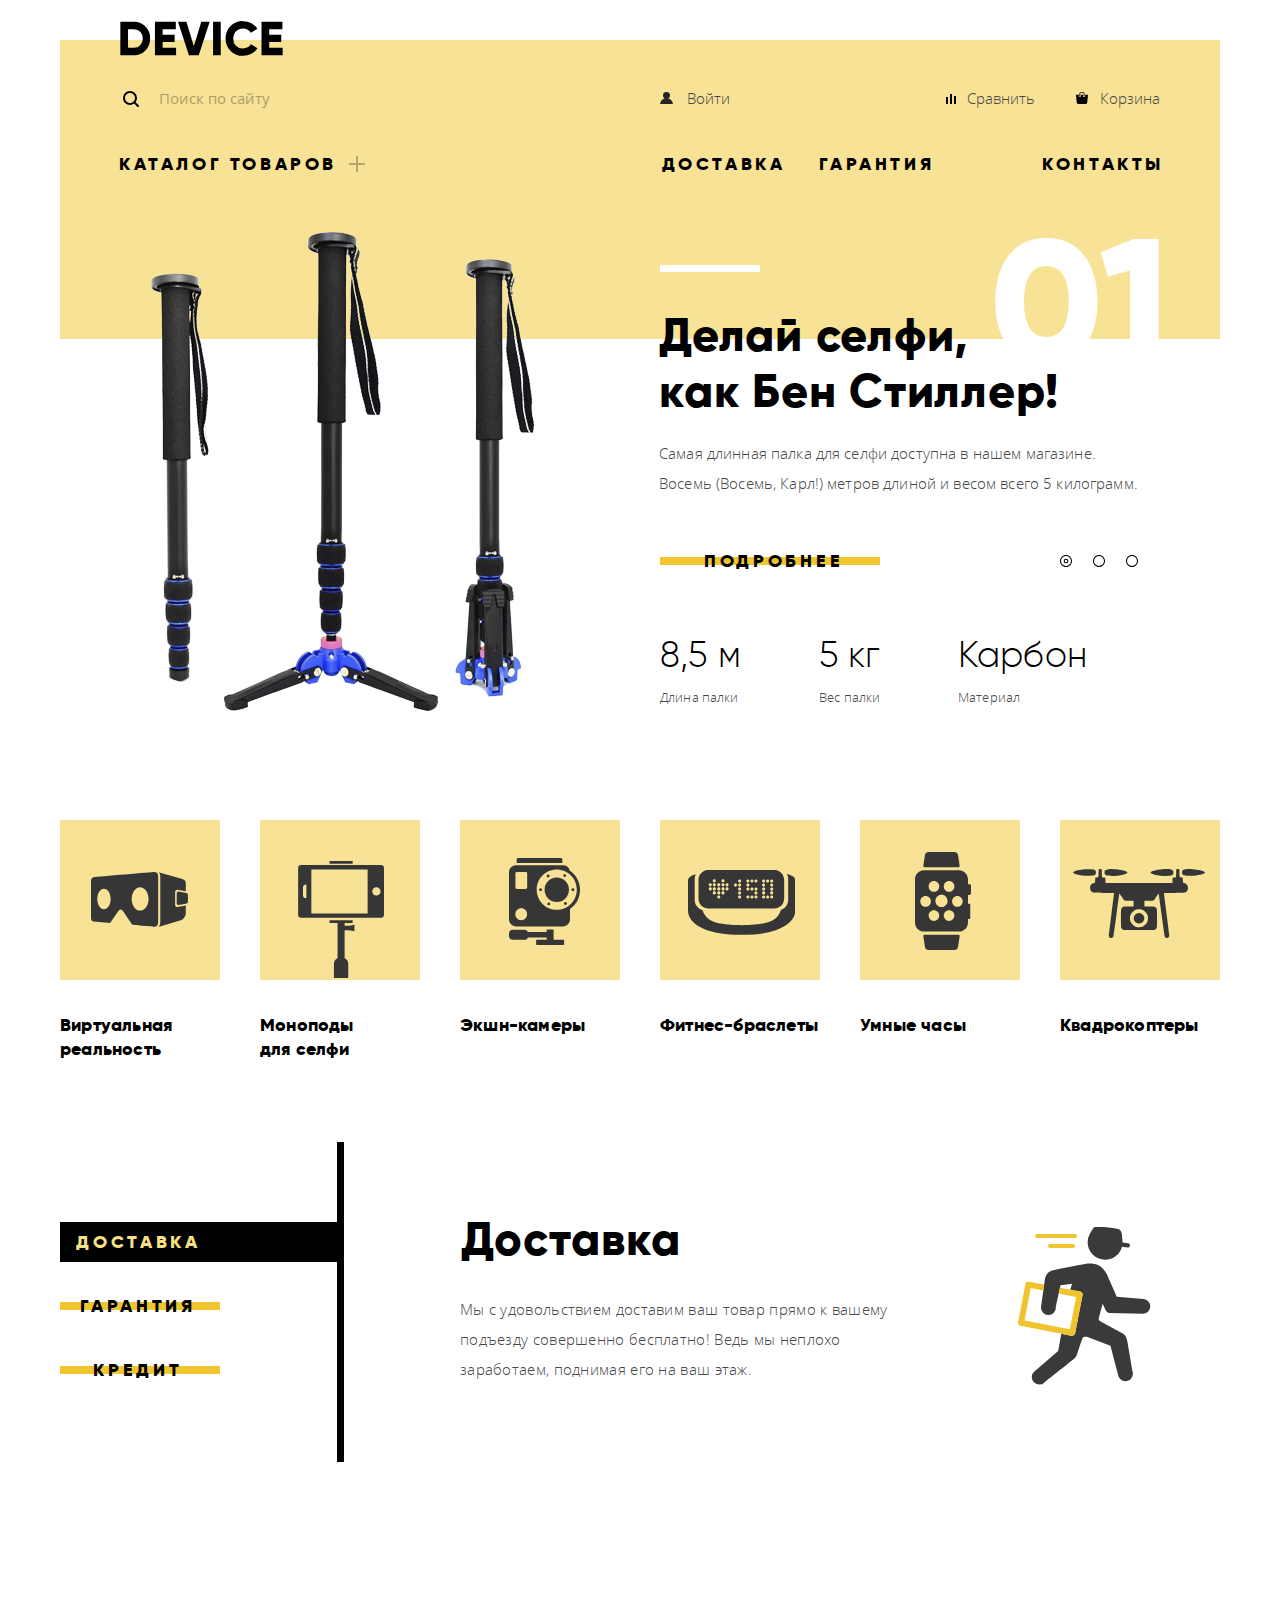
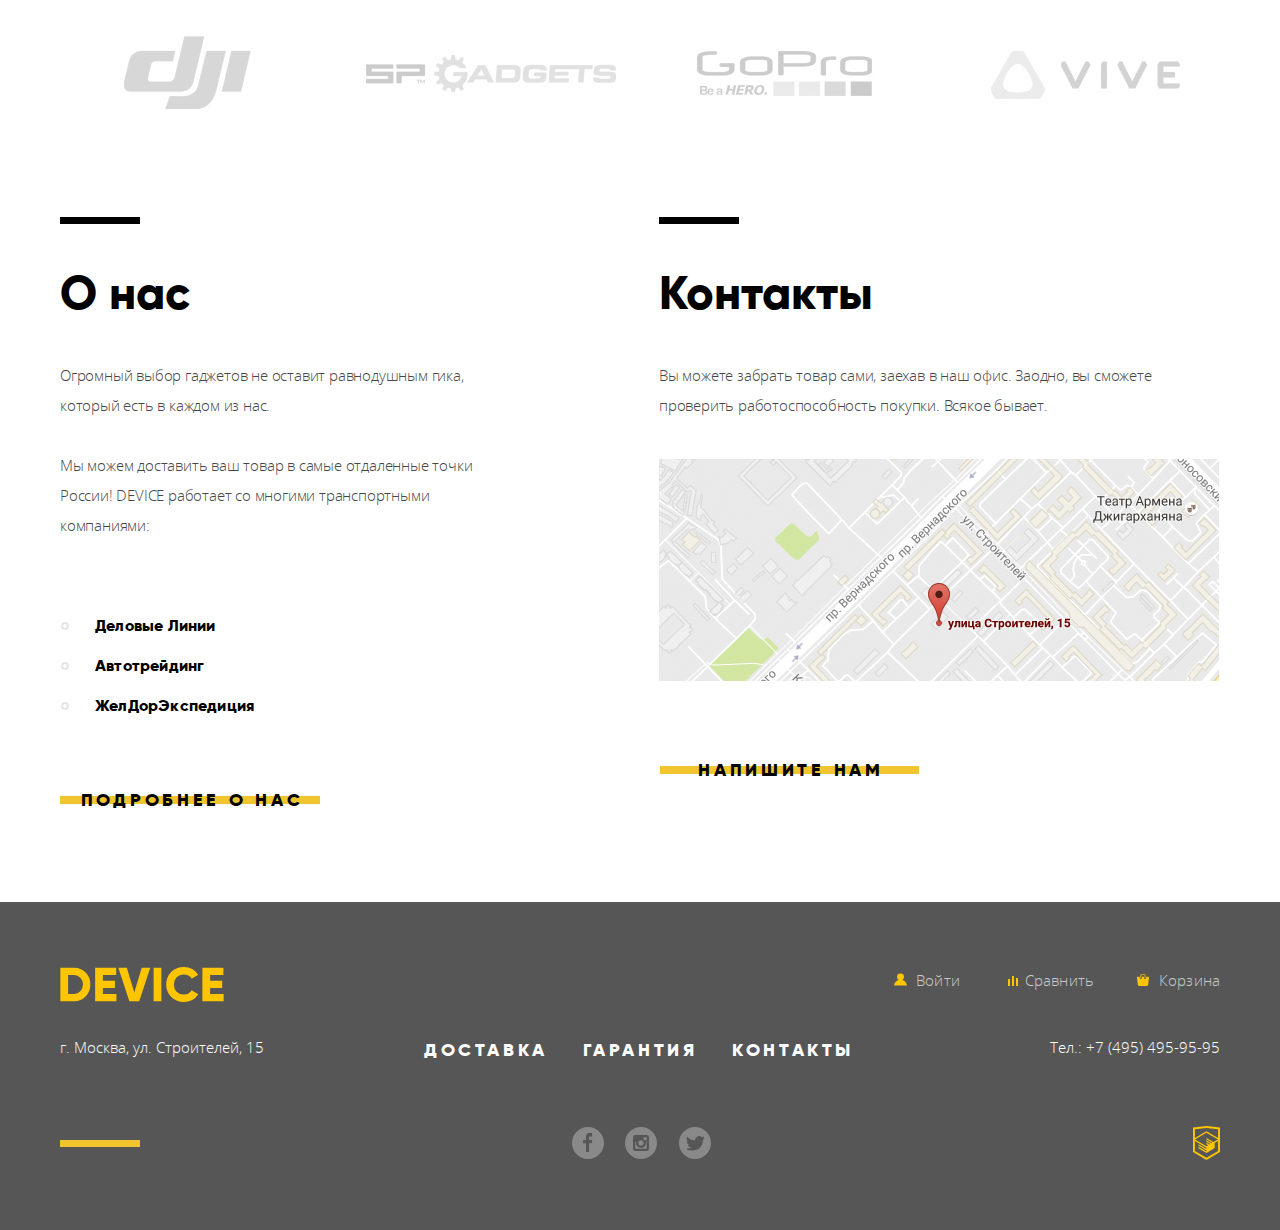
==== commit 574c00c6: "Внес последние правки" ====
--- a/index.html
+++ b/index.html
@@ -4,76 +4,73 @@
     <meta charset="utf-8">
     <title>HTML Academy: Девайс</title>
     <link rel="stylesheet" href="css/normalize.css">
-    <link rel="stylesheet" href="css/style.css">
+    <link rel="stylesheet" href="css/style-min.css">
   </head>
   <body>
-    <header class="wrapper">
-      <div class="container">
-        <div class="main-header-wrapper">
-          <a class="logo">
-            <img src="img/logo.svg" width="163" height="35" alt="Логотип магазина Device">
-          </a>
-          <div class="search-user-wrapper">
-            <form class="search" action="https://echo.htmlacademy.ru" method="get" >
-              <label class="visually-hidden" for="header-search" >Поиск</label>
-              <input class="search-form" type="search" name="search-form" placeholder="Поиск по сайту" id="header-search">
-              <button class="search-button" type="submit">Найти</button>
-            </form>
-            <ul class="user-block list">
-              <li class="login-logout">
-                <a class="enter-link" href="">Войти</a>
-              </li>
-              <li class="user-compare">
-                <a href="">Сравнить</a>
-              </li>
-              <li class="cart">
-                <a href="">Корзина</a>
-              </li>
-            </ul>
-          </div>
-          <nav class="main-navigation">
-            <ul class="header-navigation list">
-              <li class="header-catalog">
-                <a href="catalog.html">Каталог товаров</a>
-                <ul class="add-navigation list">
-                  <li>
-                    <a href="">Виртуальная реальность</a>
-                  </li>
-                  <li>
-                    <a href="">Фитнес-браслеты</a>
-                  </li>
-                  <li>
-                    <a href="">Квадрокоптеры</a>
-                  </li>
-                  <li>
-                    <a href="">Моноподы для селфи</a>
-                  </li>
-                  <li>
-                    <a href="">Умные часы</a>
-                  </li>
-                  <li>
-                    <a href="">Экшн-камеры</a>
-                  </li>
-                </ul>
-              </li>
-              <li>
-                <a href="">Доставка</a>
-              </li>
-              <li>
-                <a href="">Гарантия</a>
-              </li>
-              <li>
-                <a href="">Контакты</a>
-              </li>
-            </ul>
-          </nav>
-        </div>
+    <header class="container">
+      <div class="main-header-wrapper">
+        <a class="logo">
+          <img src="img/logo.svg" width="163" height="35" alt="Логотип магазина Device">
+        </a>
+        <div class="search-user-wrapper">
+          <form class="search" action="https://echo.htmlacademy.ru" method="get" >
+            <label class="visually-hidden" for="header-search" >Поиск</label>
+            <input class="search-form" type="search" name="search-form" placeholder="Поиск по сайту" id="header-search">
+            <button class="search-button" type="submit">Найти</button>
+          </form>
+          <ul class="user-block list">
+            <li class="login-logout">
+              <a class="enter-link" href="">Войти</a>
+            </li>
+            <li class="user-compare">
+              <a href="">Сравнить</a>
+            </li>
+            <li class="cart">
+              <a href="">Корзина</a>
+            </li>
+          </ul>
+        </div>
+        <nav class="main-navigation">
+          <ul class="header-navigation list">
+            <li class="header-catalog">
+              <a href="catalog.html">Каталог товаров</a>
+              <ul class="add-navigation list">
+                <li>
+                  <a href="">Виртуальная реальность</a>
+                </li>
+                <li>
+                  <a href="">Фитнес-браслеты</a>
+                </li>
+                <li>
+                  <a href="">Квадрокоптеры</a>
+                </li>
+                <li>
+                  <a href="">Моноподы для селфи</a>
+                </li>
+                <li>
+                  <a href="">Умные часы</a>
+                </li>
+                <li>
+                  <a href="">Экшн-камеры</a>
+                </li>
+              </ul>
+            </li>
+            <li>
+              <a href="">Доставка</a>
+            </li>
+            <li>
+              <a href="">Гарантия</a>
+            </li>
+            <li>
+              <a href="">Контакты</a>
+            </li>
+          </ul>
+        </nav>
       </div>
     </header>
-    <main class="main-wrapper">
+    <main>
       <h1 class="visually-hidden">Магазин Device</h1>
-      <section class="wrapper">
-        <div class="slider container">
+      <section class="slider container">
           <h2 class="visually-hidden">Популярное</h2>
           <ul class="slider-list list">
             <li class="slide-1 slides">
@@ -163,138 +160,125 @@
               <span class="visually-hidden">Третья страница слайдера</span>
             </label>
           </div>
-        </div>
        </section>
-      <section class="wrapper">
-        <div class="container">
-          <h2 class="visually-hidden">Каталог</h2>
-          <ul class="directory-list list">
-            <li>
-              <a class="virtual-reality popular" href="">
-                <span class="popular-text">Виртуальная реальность</span>
+      <section class="container">
+        <h2 class="visually-hidden">Каталог</h2>
+        <ul class="directory-list list">
+          <li>
+            <a class="virtual-reality popular" href="">
+              <span class="popular-text">Виртуальная реальность</span>
+            </a>
+          </li>
+          <li class="directory-small">
+            <a class="selfi-monopods popular" href="">
+              <span class="popular-text directory-text">Моноподы для селфи</span></a>
+          </li>
+          <li>
+            <a class="action-cameras popular" href="">
+              <span class="popular-text">Экшн-камеры</span>
+            </a>
+          </li>
+          <li>
+            <a class="fitness-bracelets popular" href="">
+              <span class="popular-text">Фитнес-браслеты</span>
+            </a>
+          </li>
+          <li>
+            <a class="smartwatch popular" href="">
+              <span class="popular-text">Умные часы</span>
+            </a>
+          </li>
+          <li>
+             <a class="quadcopter popular" href="">
+               <span class="popular-text">Квадрокоптеры</span>
               </a>
-            </li>
-            <li class="directory-small">
-              <a class="selfi-monopods popular" href="">
-                <span class="popular-text directory-text">Моноподы для селфи</span></a>
-            </li>
-            <li>
-              <a class="action-cameras popular" href="">
-                <span class="popular-text">Экшн-камеры</span>
-              </a>
-            </li>
-            <li>
-              <a class="fitness-bracelets popular" href="">
-                <span class="popular-text">Фитнес-браслеты</span>
-              </a>
-            </li>
-            <li>
-              <a class="smartwatch popular" href="">
-                <span class="popular-text">Умные часы</span>
-              </a>
-            </li>
-            <li>
-               <a class="quadcopter popular" href="">
-                 <span class="popular-text">Квадрокоптеры</span>
-                </a>
-            </li>
-          </ul>
-        </div>
+          </li>
+        </ul>
       </section>
-      <div class="service-wpapper wrapper">
-        <div class="container">
-          <section class="service">
-            <h2 class="visually-hidden">Услуги</h2>
-            <ul class="service-buttons list">
-              <li>
-                <button class="button checked" type="button">Доставка</button>
-              </li>
-              <li>
-                <button class="button" type="button">Гарантия</button>
-              </li>
-              <li>
-                <button class="button" type="button">Кредит</button>
-              </li>
-            </ul>
-            <ul class="service-popup list">
-              <li class="service-delivery checked">
-                <div class="service-content">
-                  <h3>Доставка</h3>
-                  <p >Мы с удовольствием доставим ваш товар прямо к вашему подъезду совершенно бесплатно! Ведь мы неплохо заработаем, поднимая его на ваш этаж.</p>
-                </div>
-              </li>
-              <li class="service-warranty">
-                <div class="service-content">
-                  <h3>Гарантия</h3>
-                  <p>Если из-за возгорания купленного у нас товара у вас сгорит дом — не переживайте, мы выдадим вам новый.</p>
-                  <p>Товар, не дом, конечно же.</p>
-                </div>
-              </li>
-              <li class="service-credit">
-                <div class="service-content">
-                  <h3>Кредит</h3>
-                  <p>Залезть в долговую яму стало проще! Кредитные консультанты подберут для вас наиболее выгодные условия кредита. Выгодные для нашего банка, разумеется.</p>
-                </div>
-              </li>
-            </ul>
-          </section>
-        </div>
-      </div>
-      <section class="wrapper">
-        <div class="partners container">
-          <h2 class="visually-hidden">Наши пaртнеры</h2>
-          <ul class="partners-list list">
-            <li>
-              <a class="logo-1" href="">
-                <img src="img/logo-1-grey.png" width="260" height="100" alt="DJI">
-              </a>
-            </li>
-            <li>
-              <a class="logo-2" href="">
-                <img src="img/logo-2-grey.png" width="260" height="100" alt="SP Gadgets">
-              </a>
-            </li>
-            <li>
-              <a class="logo-3" href="">
-                <img src="img/logo-3-grey.png" width="260" height="100" alt="GoPro">
-              </a>
-            </li>
-            <li>
-              <a class="logo-4" href="">
-                <img src="img/logo-4-grey.png" width="260" height="100" alt="Vive">
-              </a>
-            </li>
-          </ul>
-        </div>
+      <section class="service container">
+        <h2 class="visually-hidden">Услуги</h2>
+        <ul class="service-buttons list">
+          <li>
+            <button class="button checked" type="button">Доставка</button>
+          </li>
+          <li>
+            <button class="button" type="button">Гарантия</button>
+          </li>
+          <li>
+            <button class="button" type="button">Кредит</button>
+          </li>
+        </ul>
+        <ul class="service-popup list">
+          <li class="service-delivery checked">
+            <div class="service-content">
+              <h3>Доставка</h3>
+              <p >Мы с удовольствием доставим ваш товар прямо к вашему подъезду совершенно бесплатно! Ведь мы неплохо заработаем, поднимая его на ваш этаж.</p>
+            </div>
+          </li>
+          <li class="service-warranty">
+            <div class="service-content">
+              <h3>Гарантия</h3>
+              <p>Если из-за возгорания купленного у нас товара у вас сгорит дом — не переживайте, мы выдадим вам новый.</p>
+              <p>Товар, не дом, конечно же.</p>
+            </div>
+          </li>
+          <li class="service-credit">
+            <div class="service-content">
+              <h3>Кредит</h3>
+              <p>Залезть в долговую яму стало проще! Кредитные консультанты подберут для вас наиболее выгодные условия кредита. Выгодные для нашего банка, разумеется.</p>
+            </div>
+          </li>
+        </ul>
       </section>
-      <div class="wrapper">
-        <div class="container">
-          <div class="about-contacts-wrapper">
-            <section class="about-us">
-              <h2>О нас</h2>
-              <p>Огромный выбор гаджетов не оставит равнодушным гика, который есть в каждом из нас.</p>
-              <p>Мы можем доставить ваш товар в самые отдаленные точки России! DEVICE работает со многими транспортными компаниями:</p>
-              <ul class="about-us-list list">
-                <li>Деловые Линии</li>
-                <li>Автотрейдинг</li>
-                <li>ЖелДорЭкспедиция</li>
-              </ul>
-              <a class="button" href="">Подробнее о нас</a>
-            </section>
-            <section class="contacts">
-              <h2>Контакты</h2>
-              <p>Вы можете забрать товар сами, заехав в наш офис. Заодно, вы сможете проверить работоспособность покупки. Всякое бывает.</p>
-              <a class="contacts-map" href="">
-                <img src="img/map.png" width="560" height="222" alt="Офис компании по адресу ул. Строителей 15, г. Москва">
-              </a>
-              <a class="button" href="">Напишите нам</a>
-            </section>
-          </div>
-        </div>
+      <section class="partners container">
+        <h2 class="visually-hidden">Наши пaртнеры</h2>
+        <ul class="partners-list list">
+          <li>
+            <a class="logo-1" href="">
+              <img src="img/logo-1-grey.png" width="260" height="100" alt="DJI">
+            </a>
+          </li>
+          <li>
+            <a class="logo-2" href="">
+              <img src="img/logo-2-grey.png" width="260" height="100" alt="SP Gadgets">
+            </a>
+          </li>
+          <li>
+            <a class="logo-3" href="">
+              <img src="img/logo-3-grey.png" width="260" height="100" alt="GoPro">
+            </a>
+          </li>
+          <li>
+            <a class="logo-4" href="">
+              <img src="img/logo-4-grey.png" width="260" height="100" alt="Vive">
+            </a>
+          </li>
+        </ul>
+      </section>
+      <div class="about-contacts-wrapper container">
+        <section class="about-us">
+          <h2>О нас</h2>
+          <p>Огромный выбор гаджетов не оставит равнодушным гика, который есть в каждом из нас.</p>
+          <p>Мы можем доставить ваш товар в самые отдаленные точки России! DEVICE работает со многими транспортными компаниями:</p>
+          <ul class="about-us-list list">
+            <li>Деловые Линии</li>
+            <li>Автотрейдинг</li>
+            <li>ЖелДорЭкспедиция</li>
+          </ul>
+          <a class="button" href="">Подробнее о нас</a>
+        </section>
+        <section class="contacts">
+          <h2>Контакты</h2>
+          <p>Вы можете забрать товар сами, заехав в наш офис. Заодно, вы сможете проверить работоспособность покупки. Всякое бывает.</p>
+          <a class="contacts-map" href="">
+            <img src="img/map.png" width="560" height="222" alt="Офис компании по адресу ул. Строителей 15, г. Москва">
+          </a>
+          <a class="button" href="">Напишите нам</a>
+        </section>
       </div>
     </main>
     <footer class="footer">
-      <div class="footer-wrapper">
+      <div class="container">
         <div class="footer-top">
           <a class="logo" href="" aria-label="Логотип магазина Device">
             <svg xmlns="http://www.w3.org/2000/svg" width="164" height="35" viewBox="0 0 164 35">
--- a/css/style-min.css
+++ b/css/style-min.css
@@ -0,0 +1 @@
+@font-face{font-family:"Open Sans";src:url("../fonts/opensans.woff2")format("woff2"),url("../fonts/opensans.woff")format("woff");font-weight:400;font-style:normal}@font-face{font-family:"Open Sans";src:url("../fonts/opensanslight.woff2")format("woff2"),url("../fonts/opensanslight.woff")format("woff");font-weight:300;font-style:normal}@font-face{font-family:"Gilroy";src:url("../fonts/gilroyextrabold.woff2")format("woff2"),url("../fonts/gilroyextrabold.woff")format("woff");font-weight:800;font-style:normal}@font-face{font-family:"Gilroy";src:url("../fonts/gilroylight.woff2")format("woff2"),url("../fonts/gilroylight.woff")format("woff");font-weight:300;font-style:normal}body{box-sizing:border-box;margin:0;padding:0;font-family:"Open Sans",Arial,sans-serif;font-size:15px;line-height:30px;font-weight:300;letter-spacing:0.14px;color:#464646;background-color:#fff}a{text-decoration:none}.button{display:block;width:136px;padding-top:8px;padding-bottom:8px;margin:0;font-family:"Gilroy",Arial,sans-serif;font-weight:800;font-size:18px;letter-spacing:3.7px;line-height:24px;text-align:center;text-transform:uppercase;color:#000;background-image:linear-gradient(to bottom,transparent 16px,#f0c52e 16px,#f0c52e 24px,transparent 24px);background-color:transparent;border:none;cursor:pointer;outline:0}.button:hover,.button:focus{background-image:none;background-color:#f0c52e}.button:active{color:rgba(0,0,0,0.3)}.visually-hidden:not(:focus):not(:active),input[type="checkbox"].visually-hidden,input[type="radio"].visually-hidden{position:absolute;width:1px;height:1px;margin:-1px;border:0;padding:0;white-space:nowrap;clip-path:inset(100%);clip:rect(0 0 0 0);overflow:hidden}.list{padding:0;list-style:none}.container{width:1160px;padding-left:20px;padding-right:20px;margin:0 auto}.main-header-wrapper{display:flex;flex-direction:column;width:1046px;padding-top:21px;padding-left:59px;padding-right:55px;padding-bottom:32px;background-image:linear-gradient(to bottom,#ffffff 40px,#f7e296 40px)}.main-header a:hover,.main-header a:focus{color:rgba(0,0,0,0.6)}.main-header a:active{color:rgba(0,0,0,0.3)}.main-header-wrapper .logo{margin-right:auto;padding-left:1px}.logo:hover,.logo:focus{opacity:0.6;outline:0}.logo:active{opacity:0.3}.search-user-wrapper{display:flex;justify-content:space-between;align-items:baseline}.search-form{padding-left:40px;background-color:transparent;border:none;outline:0}.search{position:relative;display:flex}.search::before{position:absolute;content:"";top:15px;left:4px;width:16px;height:16px;background-color:transparent;background-image:url("../img/search.svg")}.search-form{width:260px;padding-top:14px;padding-bottom:14px;border-bottom:2px solid transparent}.search-form:focus{border-bottom:2px solid #000}.search-form:focus ~ .search-button{display:block}.search-form::-webkit-input-placeholder{color:#000;opacity:0.3}.search-form:-ms-input-placeholder{color:#000;opacity:0.3}.search-form::-moz-placeholder{color:#000;opacity:0.3}.search-form:-moz-placeholder{color:#000;opacity:0.3}.search-form:hover::-webkit-input-placeholder{color:#000;opacity:0.6}.search-form:hover:-ms-input-placeholder{color:#000;opacity:0.6}.search-form:hover::-moz-placeholder{color:#000;opacity:0.6}.search-form:hover:-moz-placeholder{color:#000;opacity:0.6}.search-form:focus::-webkit-input-placeholder{color:#000;opacity:1}.search-form:focus:-ms-input-placeholder{color:#000;opacity:1}.search-form:focus::-moz-placeholder{color:#000;opacity:1}.search-form:focus:-moz-placeholder{color:#000;opacity:1}.search-button{display:none;width:85px;background-color:transparent;border:2px solid #000;outline:none}.search-form:focus ~ .search-button{display:block}.search-button:focus,.search-button:hover{color:#fff;background-color:#000;outline:none}.search-button:active{display:block;color:rgba(255,255,255,0.3);background-color:#000}.main-navigation{position:relative;display:flex;flex-wrap:wrap}.main-navigation a{font-family:"Gilroy",Arial,sans-serif;font-weight:800;font-size:18px;letter-spacing:3.6px;line-height:24px;text-transform:uppercase;color:#000;outline:0}.main-navigation a:hover,.main-navigation a:focus{color:rgba(0,0,0,0.6)}.main-navigation a:active{color:rgba(0,0,0,0.3)}.header-navigation{display:flex;flex-wrap:wrap;width:100%;margin-top:18px;padding:0}.header-navigation > li:not(:first-child){margin-right:34px}.header-navigation > li:last-child{margin-left:74px;margin-right:1px}.header-catalog{margin-right:auto}.header-catalog > a{position:relative;padding-right:28px}.header-catalog > a::after{position:absolute;content:"";bottom:3px;right:0;width:16px;height:16px;background-image:url("../img/plus.svg");background-repeat:no-repeat;opacity:0.3}.header-catalog:hover .add-navigation,.header-catalog:focus .add-navigation{display:flex}.add-navigation{position:absolute;z-index:10;top:48px;left:-59px;display:none;align-content:flex-start;flex-wrap:wrap;width:652px;padding-top:18px;padding-left:58px;padding-right:450px;padding-bottom:34px;background-color:#f7e296}.add-navigation li{min-width:200px}.add-navigation li:nth-child(1),.add-navigation li:nth-child(4),.add-navigation li:nth-child(6){min-width:239px}.add-navigation li:nth-child(5){width:60%}.add-navigation a{padding-top:5px;padding-bottom:5px;padding-left:2px;font-family:"Open Sans",Arial,sans-serif;font-size:15px;font-weight:300;line-height:36px;letter-spacing:0.1px;color:#464646;text-transform:none;outline:0}.user-block{position:relative;display:flex;flex-wrap:wrap;width:499px;padding-right:5px}.user-block li{margin-left:39px;text-align:right}.user-block a{position:relative;padding-left:26px;font-weight:300;letter-spacing:normal;color:#464646;text-transform:none;outline:0}.enter-link::before{position:absolute;content:"";top:4px;left:-1px;width:16px;height:16px;background-image:url("../img/user.svg");background-repeat:no-repeat}.catalog-user .enter-link::before{display:none}.user-block a:hover::before,.user-block a:focus::before{opacity:0.6}.user-block a:focus:active{opacity:0.3}.user-compare a::before{position:absolute;content:"";top:6px;left:5px;width:16px;height:16px;background-image:url("../img/compare.svg");background-repeat:no-repeat}.cart a::before{position:absolute;content:"";top:4px;left:2px;width:16px;height:16px;background-image:url("../img/cart.svg");background-repeat:no-repeat}.user-block .login-logout{min-width:0;margin-left:0;margin-right:auto}.user-block .user-name{padding-right:6px;margin:0}.login-logout .visit{color:rgba(0,0,0,0.3)}.user-block .user-link::before{position:absolute;content:"";top:4px;left:0;width:16px;height:16px;background-image:url("../img/user.svg");background-repeat:no-repeat}.user-block a{line-height:36px}.slider{position:relative;min-height:579px}.slider-list{position:relative;display:flex;width:1080px;padding-top:2px;padding-left:30px;padding-right:50px;margin:0;background-image:linear-gradient(to bottom,#f7e296 113px,#ffffff 113px);overflow:hidden}.slides{position:relative;display:flex;margin-right:50px}.slide-hidden{display:none}.slide-1 img{padding-left:60px;padding-right:125px}.slide-2 img{padding-top:12px;padding-left:86px;padding-right:137px}.slide-3 img{padding-top:66px;padding-right:42px}.slider-content{position:relative;width:510px;padding-top:79px}.slider-content::before{position:absolute;content:"";top:37px;left:1px;width:100px;height:7px;background-color:#fff}.slider-list .slider-content::after{position:absolute;content:"01";top:60px;right:-2px;font-family:"Gilroy",Arial,sans-serif;font-weight:800;font-size:179.2px;color:#fff}.slide-2 .slider-content::after{content:"02"}.slide-3 .slider-content::after{content:"03"}.slider-title{position:relative;z-index:5;margin:0;font-family:"Gilroy",Arial,sans-serif;font-weight:800;font-size:47px;line-height:56px;letter-spacing:0.75px;color:#000}.slider-text{padding-top:4px;padding-right:50px;padding-bottom:28px}.slide-1 .slider-text{padding-right:30px}.slider .button{margin-left:1px;padding-left:44px;padding-right:40px}.slider-radio{position:absolute;top:318px;right:85px}.radio-1:focus ~ .slider-1,.radio-2:focus ~ .slider-2,.radio-3:focus ~ .slider-3{outline:#4D90FE auto 1px}.slider-label{display:inline-block;width:13px;height:13px;margin-right:16px;vertical-align:middle;background-size:12px;background-image:url("../img/slider-button-empty.svg");background-repeat:no-repeat;cursor:pointer}.radio-1:checked ~ .slider-1,.radio-2:checked ~ .slider-2,.radio-3:checked ~ .slider-3{background-image:url("../img/slider-button.svg")}.slider-table{text-align:left;border-spacing:0;padding-top:49px}.slider-table tr:first-child{font-family:"Gilroy",Arial,sans-serif;font-weight:300;font-size:36px;line-height:48px;color:#000}.slider-table .table-bottom{font-size:13px;line-height:32px}.slider-table td{width:157px}.slider-table td:nth-child(2){width:137px}.directory-list{display:flex;flex-wrap:wrap;justify-content:space-between;width:1160px;padding-bottom:36px}.directory-list .popular{position:relative;display:block;width:160px;padding-top:193px;font-family:"Gilroy",Arial,sans-serif;font-weight:800;font-size:18px;line-height:24px;letter-spacing:0.2px;color:#000;outline:0}.popular{background-image:linear-gradient(to bottom,rgba(240,197,46,0.5)160px,transparent 160px)}.popular:before{position:absolute;content:"";top:0;left:0;width:160px;height:160px;background-repeat:no-repeat}.directory-small .directory-text{display:block;padding-right:40px}.popular:hover,.popular:focus{background-image:linear-gradient(to bottom,#f0c52e 160px,transparent 160px)}.popular:active::before{opacity:0.3}.popular:active .popular-text{color:rgba(0,0,0,0.3)}.virtual-reality::before{background-image:url("../img/popular-1.svg");background-position-x:31px;background-position-y:52px}.selfi-monopods::before{background-image:url("../img/popular-2.svg");background-position-x:38px;background-position-y:41px}.action-cameras::before{background-image:url("../img/popular-3.svg");background-position-x:49px;background-position-y:38px}.fitness-bracelets::before{background-image:url("../img/popular-4.svg");background-position-x:28px;background-position-y:50px}.smartwatch::before{background-image:url("../img/popular-5.svg");background-position-x:55px;background-position-y:32px}.quadcopter::before{background-image:url("../img/popular-6.svg");background-position-x:13px;background-position-y:49px}.service{display:flex;justify-content:flex-start;width:1160px;min-height:350px;padding-top:15px;padding-bottom:54px;margin-bottom:93px}.service-buttons{width:277px;padding-top:95px;margin:0}.button-wrapper{padding-bottom:24px}.service-buttons li{display:block;margin-bottom:24px}.service-buttons .button{width:160px;padding-left:2px}.service-buttons .button:hover,.service-buttons .button:focus{width:160px;padding-right:6px;color:#000;background-image:linear-gradient(to bottom,#f0c52e 0,#f0c52e 100%);background-color:transparent}.service-buttons .checked,.service-buttons .button:active{width:100%;padding-right:122px;color:#f7e184;background-image:none;background-color:#000}.service-popup{min-height:246px;padding-top:61px;padding-left:116px;border-left:7px solid #000}.service-popup li{display:none;justify-content:space-between;width:714px;background-repeat:no-repeat}.service-popup .checked{display:flex}.service-content{width:460px;min-height:200px;padding-top:12px}.service-credit .service-content{width:435px}.service-delivery{background-image:url(../img/delivery.svg);background-position-x:558px;background-position-y:24px}.service-warranty{background-image:url(../img/warranty.svg);background-position-x:100%}.service-credit{background-image:url(../img/credit.svg);background-position-x:534px}.service-popup h3{margin:0;padding-bottom:31px;font-family:"Gilroy",Arial,sans-serif;font-weight:800;font-size:47px;line-height:48px;letter-spacing:1px;text-indent:1px;color:#000}.service-content p{margin:0;letter-spacing:0.3px}.partners{margin-bottom:93px}.partners-list{display:flex;justify-content:space-between}.partners a{position:relative;display:block;width:260px;height:100px}.partners img{opacity:0.2}.partners a::after{position:absolute;content:"";top:0;left:0;display:none;width:260px;height:100px;background-repeat:no-repeat}.logo-1:hover::after,.logo-1:focus::after{display:block;background-image:url("../img/logo-1.png")}.logo-2:hover::after,.logo-2:focus::after{display:block;background-image:url("../img/logo-2.png")}.logo-3:hover::after,.logo-3:focus::after{display:block;background-image:url("../img/logo-3.png")}.logo-4:hover::after,.logo-4:focus::after{display:block;background-image:url("../img/logo-4.png")}.about-contacts-wrapper{display:flex;justify-content:space-between;align-content:flex-start;width:1160px;margin-bottom:82px}.about-us,.contacts{position:relative;width:460px;padding-top:13px}.about-us::before,.contacts::before{position:absolute;content:"";top:0;left:0;width:80px;height:7px;background-color:#000}.contacts{width:561px}.contacts-map{display:block;margin-top:24px;margin-bottom:60px}.about-us h2,.contacts h2{font-family:"Gilroy",Arial,sans-serif;font-weight:800;font-size:47px;line-height:48px;letter-spacing:0;color:#000;margin-bottom:43px}.about-us p,.contacts p{margin-bottom:30px;letter-spacing:-0.2px}.about-us-list{padding-top:36px;margin-bottom:54px}.about-us-list li{position:relative;padding-left:35px;font-family:"Gilroy",Arial,sans-serif;font-weight:800;font-size:16px;line-height:40px;letter-spacing:0.2px;color:#000}.about-us-list li::before{position:absolute;content:"";top:16px;left:1px;width:4px;height:4px;border:2px solid #e5e5e5;border-radius:50%}.contacts-map img{padding-top:9px}.about-us .button{width:256px;padding-left:4px}.contacts .button{width:256px;padding-left:3px;margin-left:1px}.footer{min-width:1200px;padding-top:48px;padding-bottom:56px;color:#fff;background-color:#565656}.footer-wrapper{display:flex;flex-direction:column;width:1160px;padding-left:20px;padding-right:20px}.footer a{color:inherit;outline:0}.footer-top{display:flex;justify-content:space-between}.footer-top .logo{margin-top:17px;fill:#ffc600}.footer-top .logo:hover,.footer-top .logo:focus{opacity:0.6}.footer-top .logo:active{opacity:0.3}.footer-user-block{display:flex;flex-wrap:wrap}.footer-user-block svg{position:absolute;fill:#FFC600;left:-22px;top:3px}.footer-compare svg{top:6px;left:-17px}.footer-cart svg{top:4px}.footer-user-block li{text-align:right;padding-left:30px;margin-left:35px}.footer-user-block .login-logout{padding-left:20px;margin-left:0;margin-right:auto}.footer-user-block a{position:relative;color:rgba(255,255,255,0.7)}.user-link:hover,.user-link:focus{color:#fff}.user-link:hover svg,.user-link:focus svg{opacity:0.6}.user-link:active{color:rgba(255,255,255,0.3)}.user-link:active svg{opacity:0.3}.footer-user-block .visit{color:rgba(255,255,255,0.3)}.footer-middle{display:flex;margin-top:6px;letter-spacing:0}.footer-navigation{display:flex;flex-wrap:wrap;justify-content:space-between;width:430px;padding-top:3px;padding-right:36px;margin-left:auto;margin-right:auto}.footer-navigation a{font-family:"Gilroy",Arial,sans-serif;font-weight:800;font-size:18px;line-height:24px;letter-spacing:3.6px;text-transform:uppercase;color:#fff}.footer-navigation a:hover,.footer-navigation a:focus{opacity:0.6}.footer-navigation a:active{opacity:0.3}.footer-phone{margin-top:15px}.footer-bottom{position:relative;display:flex;align-items:center;padding-left:80px;margin-top:32px}.footer-bottom::before{position:absolute;content:"";left:0;width:80px;height:7px;background-color:#f0c52e}.footer-social{display:flex;flex-wrap:wrap;justify-content:space-around;width:160px;margin-left:auto;margin-right:auto}.footer-social a{display:block;width:32px;height:32px;background-repeat:no-repeat;opacity:0.3}.facebook-link{background-image:url("../img/fb.svg")}.instagram-link{background-image:url("../img/instagram.svg")}.twitter-link{background-image:url("../img/twitter.svg")}.htmlacademy-logo{width:27px;height:35px;margin-left:50px;background-image:url("../img/logo-html.svg");background-repeat:no-repeat}.footer-social a:hover,.footer-social a:focus{opacity:0.6}.footer-social a:active{opacity:0.1}.footer-bottom > a:hover,.footer-bottom > a:focus{opacity:0.6}.footer-bottom > a:active{opacity:0.3}.popup{position:absolute;left:50%;z-index:30;display:none;background-color:#fff;box-shadow:0 10px 20px rgba(4,6,6,0.2);transform:translate(-50%,0)}.map-popup{top:1853px;height:559px}.write-us-popup{top:1057px;padding:75px 100px;width:760px;min-height:403px}.write-us-form{font-family:"Gilroy",Arial,sans-serif;font-weight:800;font-size:18px;line-height:24px;color:#000}.write-us-form input:invalid{background-color:#edb5b5;opacity:0.5}.write-us-form p:not(.write-us-text){display:inline-block;width:360px;vertical-align:bottom}.write-us-form p:first-child{margin-right:34px}.write-us-text{width:756px;margin:0}.write-us-text label{padding-top:16px;text-indent:1px}.write-us-text textarea{resize:none;overflow:auto}.write-us-form input{width:100%;min-height:46px;text-decoration:none}.write-us-form label{display:block;padding-bottom:8px}.write-us-form input,.write-us-form textarea{font-size:14px;line-height:18px;text-indent:20px;background-color:#f2f2f2;border:none;outline:0}.write-us-text textarea{width:100%;min-height:150px;line-height:50px}.write-us-form input::-webkit-input-placeholder,.write-us-form textarea::-webkit-input-placeholder{text-indent:20px;opacity:0.4}.write-us-form input:-ms-input-placeholder,.write-us-form textarea:-ms-input-placeholder{opacity:0.4}.write-us-form input::-moz-placeholder,.write-us-form textarea::-moz-placeholder{opacity:0.4}.write-us-form input:-moz-placeholder,.write-us-form textarea:-moz-placeholder{opacity:0.4}.write-us-form input:hover,.write-us-form textarea:hover{background-color:#eaeaea}.write-us-form input:focus,.write-us-form textarea:focus{background-color:transparent;outline:2px solid #f7e296}.write-us-form input:invalid{background-color:rgba(237,181,181,0.5)}.write-us-form button{width:200px;margin-top:36px}.form-submission a:hover,.form-submission a:focus{background-color:#f0c52e}.form-submission a:active{color:rgba(0,0,0,0.3)}.button-close{position:absolute;top:22px;right:22px;width:55px;height:55px;background-color:#f0c52e;border:0;border-radius:50%;cursor:pointer;opacity:0.5;outline:none}.button-close::before,.button-close::after{position:absolute;content:"";top:26px;right:13px;width:29px;height:2px;background-color:#fff}.button-close::before{transform:rotate(45deg)}.button-close::after{transform:rotate(-45deg)}.button-close:hover{opacity:1}.button-close:active{opacity:0.3}.breadcrumbs-container{display:flex;flex-direction:column;align-items:center;width:100%}.breadcrumbs-wrapper{margin-top:35px;margin-bottom:46px}.main-title{padding-left:60px;padding-top:2px;margin:0;font-family:"Gilroy",Arial,sans-serif;font-weight:800;font-size:47px;line-height:48px;letter-spacing:0.6px;color:#000}.breadcrumbs{display:flex;flex-wrap:wrap;width:1030px;padding-top:10px;padding-left:60px}.breadcrumbs a,.breadcrumbs{font-size:14px;line-height:24px;letter-spacing:0;color:rgba(0,0,0,0.3);outline:0}.breadcrumbs li{position:relative;margin-right:39px}.breadcrumbs li:not(:last-child)::after{position:absolute;content:"";top:10px;right:-23px;width:7px;height:7px;background-image:url("../img/nav-arrow.svg");background-repeat:no-repeat}.breadcrumbs a:hover,.breadcrumbs a:focus{color:rgba(0,0,0,0.6)}.breadcrumbs a:active{color:rgba(0,0,0,0.1)}.catalog-wrapper{display:flex;justify-content:center;min-width:1200px}.filter-wrapper{display:flex;flex-direction:column;flex-grow:5}.filter-header,.catalog-wrapper h2{margin:0;font-family:"Gilroy",Arial,sans-serif;font-weight:800;font-size:16px;line-height:24px;letter-spacing:3.7px;text-transform:uppercase;color:#000}.filter-header{display:flex;justify-content:flex-end;padding-right:67px;background-color:#dbdbdb}.filter-header p{width:200px;padding-top:23px;padding-bottom:22px;margin:0}.form-wrapper{display:flex;justify-content:flex-end;height:100%;padding-top:70px;padding-right:68px;background-color:#efefef}.filter-form{width:200px}.filter-form fieldset{position:relative;margin:0;margin-bottom:25px;padding:0;font-family:"Gilroy",Arial,sans-serif;font-weight:800;font-size:18px;line-height:24px;letter-spacing:0.18px;color:#000;border:none}.fieldset-header{position:relative;padding-top:12px}.filter-form .cost{margin-bottom:45px}.cost-header{position:relative;padding-top:12px}.filter-form .fieldset-header::before,.filter-form .cost-header::before{position:absolute;content:"";top:0;left:0;width:200px;height:2px;background-color:#000}.filter-form li{position:relative;padding-left:39px;font-family:"Open Sans",Arial,sans-serif;font-size:14px;line-height:40px;font-weight:300;letter-spacing:0.14px;color:#464646}.range-controls{position:relative;min-height:34px;padding-top:15px;padding-bottom:10px}.range-controls .scale{height:2px;margin-top:20px;background-color:#dbdbdb}.toggle-min,.toggle-max{position:absolute;top:25px;left:-5px}.toggle{position:relative;z-index:1;display:block;width:10px;height:10px;padding:2px;margin:0;background-color:#dbdbdb;border:8px solid #fff;border-radius:50%;box-shadow:0 2px 1px 0 #cfcfcf;cursor:pointer}.price-wrapper{position:absolute;left:5px;top:8px;display:flex;box-sizing:border-box;align-items:baseline;padding-top:12px}.toggle-max{left:108px}.toggle-max .price-wrapper{left:-18px}.price-wrapper input{width:50px}.price-wrapper label{padding-right:4px}.price-wrapper input,.price-wrapper label{font:inherit;font-weight:300;font-size:14px;line-height:24px;border:none;background-color:transparent;opacity:0.2}.toggle:hover,.toggle:focus{border:9px solid #ffffff}.range-controls .bar{height:2px;background:#91c92f}.filter-form .bluetooth{margin-bottom:13px}.filter-form input{position:relative;outline:0}.color-checkbox{padding-top:18px;padding-bottom:6px;margin:0}.checkbox-label::before{position:absolute;content:"";top:8px;left:-1px;display:block;width:26px;height:25px;background-image:url("../img/checkbox-off.svg");background-repeat:no-repeat}.radio-label::before{position:absolute;content:"";top:8px;left:-1px;display:block;width:25px;height:25px;background-image:url("../img/radio-off.svg");background-repeat:no-repeat}.filter-label{cursor:pointer}.filter-input:focus ~ .filter-label,.filter-input:focus ~ .filter-label::before,.filter-label:hover,.filter-label:checked,.filter-label:hover::before{color:rgba(0,0,0,0.6);opacity:0.6}.filter-label:active,.filter-label:active::before{color:#000;opacity:1}.filter-input:checked ~ .filter-label{opacity:1}.filter-input:disabled ~ .filter-label{opacity:0.25}.color-input:checked ~ .checkbox-label::before{background-image:url("../img/checkbox-on.svg")}.bluetooth-input:checked ~ .radio-label::before{background-image:url("../img/radio-on.svg")}.filter-form .button{width:100%;padding-left:3px}.catalog-container{display:flex;flex-direction:column;flex-grow:4.3}.sort-wrapper{padding-left:74px;background-color:#ebebeb}.sort{display:flex;align-items:baseline}.sort-list{display:flex;flex-wrap:wrap;align-items:center;width:589px;padding-top:19px;padding-bottom:20px;margin:0;margin-left:20px}.sort-up{margin-left:auto}.sort-down{width:11px;margin-left:15px}.sort-list a{min-height:11px;min-width:11px;margin-left:30px;font-weight:400;font-size:14px;line-height:24px;color:rgba(0,0,0,0.3);outline:0}.sort-arrow a{display:block;width:15px;height:15px;margin:0;background-repeat:no-repeat;background-position:0;opacity:0.3}.sort-up a{background-image:url("../img/icon-up-dir.svg")}.sort-down a{background-image:url("../img/icon-down-dir.svg")}.sort-up a:hover,.sort-down a:hover,.sort-up a:focus,.sort-down a:focus{opacity:0.6}.sort-up a:active,.sort-down a:active{opacity:1}.sort-list a:hover,.sort-list a:focus{color:rgba(0,0,0,0.6)}.sort-up a:active,.sort-down a:active,.sort-list a:active,.sort-list .active,.sort-up .active,.sort-down .active{color:#000;opacity:1}.products{width:760px;margin-top:60px;margin-left:74px}.products-list{display:flex;flex-wrap:wrap;justify-content:space-between;margin:0}.products-list li{position:relative;width:360px;padding-top:10px;padding-bottom:36px}.products-links{position:absolute;top:10px;display:none;padding-top:172px;padding-left:80px;width:280px;height:210px;background-color:rgba(255,255,255,0.3)}.products-item:hover .products-links{display:block}.products-list .new-item::before{box-sizing:border-box;position:absolute;content:"new";top:39px;right:28px;display:block;width:60px;height:60px;font-family:"Gilroy",Arial,sans-serif;font-weight:800;font-size:14px;line-height:58px;text-indent:2px;text-align:center;letter-spacing:0.9px;text-transform:uppercase;border:2px solid #000;border-radius:50%;opacity:0.2}.products-button{display:block;width:200px}.products-compare{position:absolute;top:225px;left:103px;display:block;font-family:"Open Sans",Arial,sans-serif;font-size:13px;cursor:pointer}.description-wrapper{display:flex;justify-content:space-between;padding-top:23px}.products-list a{font-family:"Gilroy",Arial,sans-serif;font-weight:800;font-size:18px;line-height:24px;color:#000;width:255px}.products-list span:not(.small-text){font-family:"Gilroy",Arial,sans-serif;font-weight:300;font-size:16px;line-height:24px;letter-spacing:0.2px;text-align:right;color:#464646;width:100px;padding-top:1px}.small-text{display:inline-block;width:179px;vertical-align:bottom}.compare{font-size:13px;line-height:20px;color:rgba(0,0,0,0.5);background-color:transparent;border:none;outline:0}.compare:hover,.compare:focus{color:#000}.compare:active{color:rgba(0,0,0,0.2)}.pagination{display:flex;justify-content:left;width:758px;padding-right:1px;margin-top:0;margin-bottom:76px;background-color:#ebebeb}.pagination a{display:block;padding-top:23px;padding-bottom:23px;font-family:"Gilroy",Arial,sans-serif;font-weight:800;font-size:16px;line-height:24px;letter-spacing:3.6px;text-align:center;text-transform:uppercase;outline:0}.number-wrapper{display:flex;flex-wrap:wrap;justify-content:center;max-width:455px}.back-button{padding-right:10px;margin-right:auto}.forward-button{margin-left:auto}.pagination-button{padding-left:25px;padding-right:25px}.pagination .pagination-button:first-child{padding-left:29px}.pagination .pagination-button{color:#000}.pagination .pagination-button:hover,.pagination .pagination-button:focus{background-color:#d9d9d9}.pagination .pagination-button:active{color:rgba(0,0,0,0.3)}.page-number{margin-left:14px;margin-right:13px;color:rgba(0,0,0,0.3)}.page-number:hover,.page-number:focus{color:rgba(0,0,0,0.6)}.page-number:active,.active{color:#000}